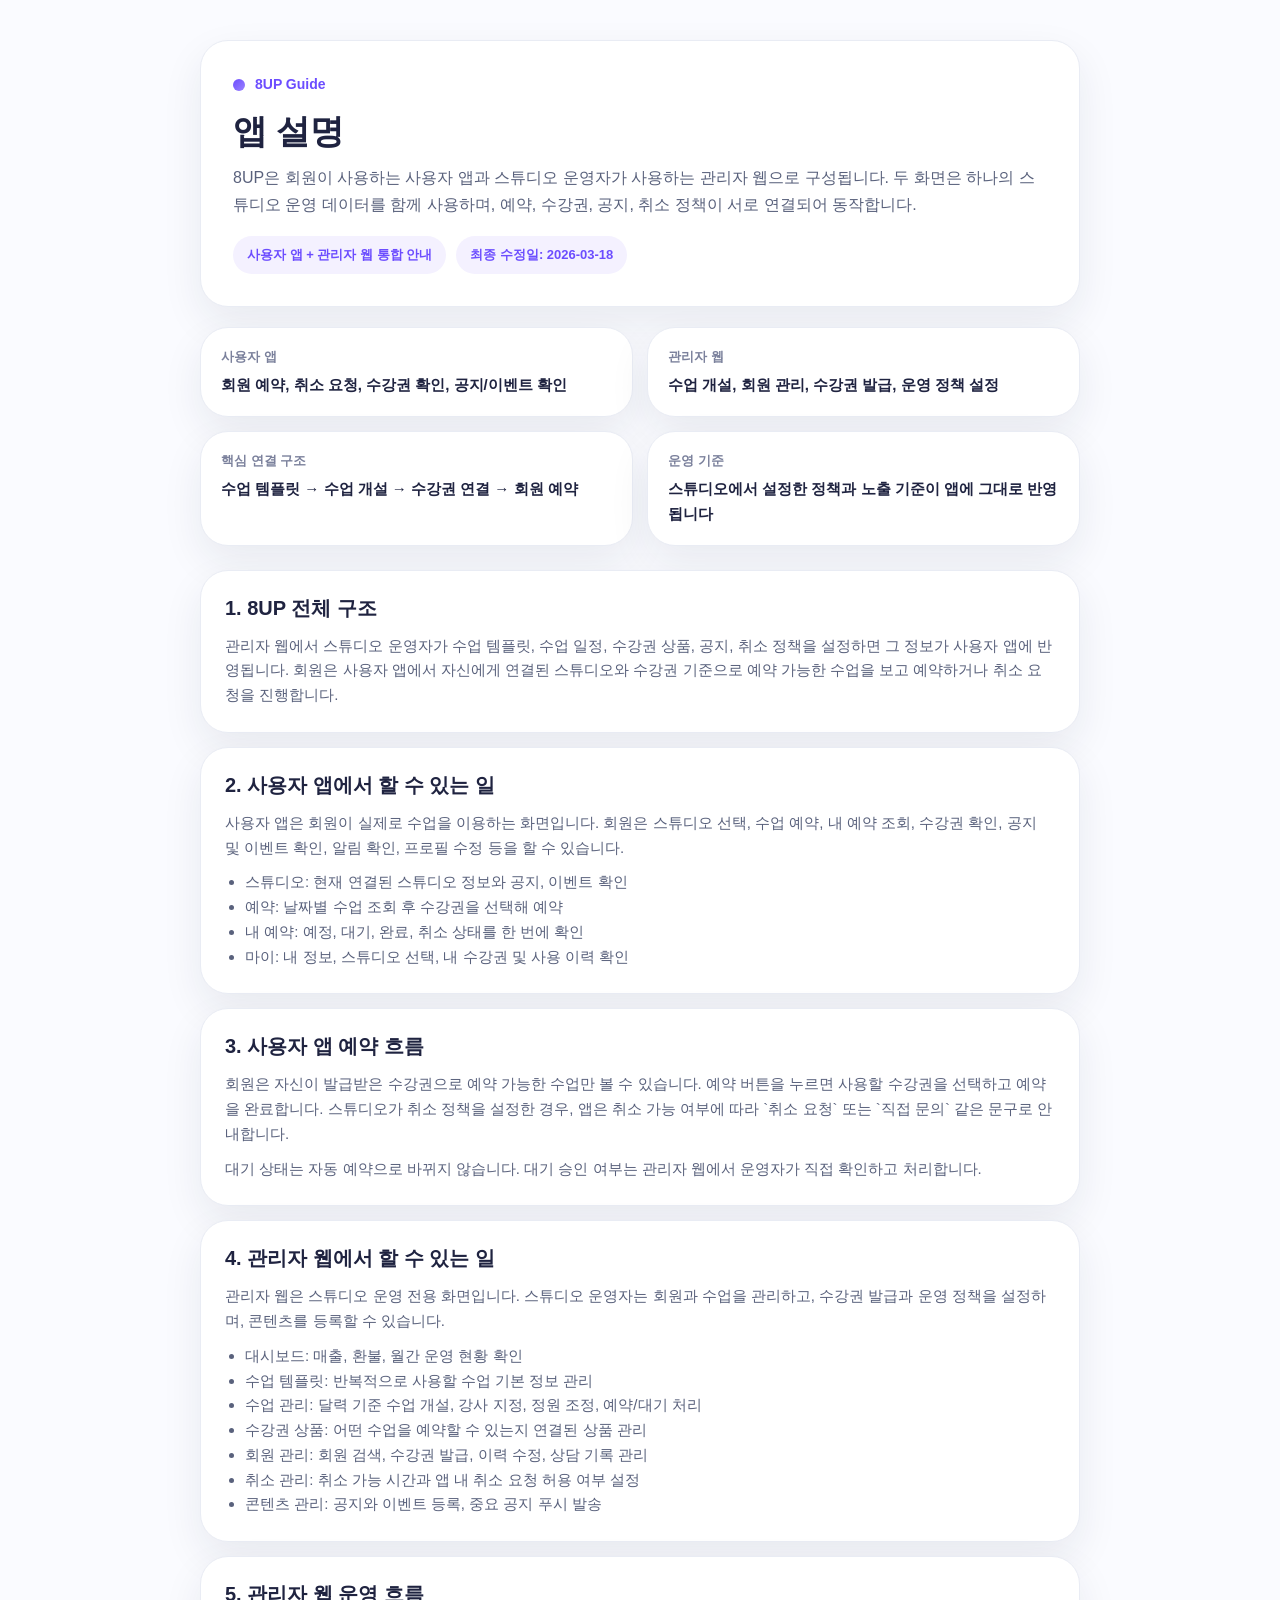
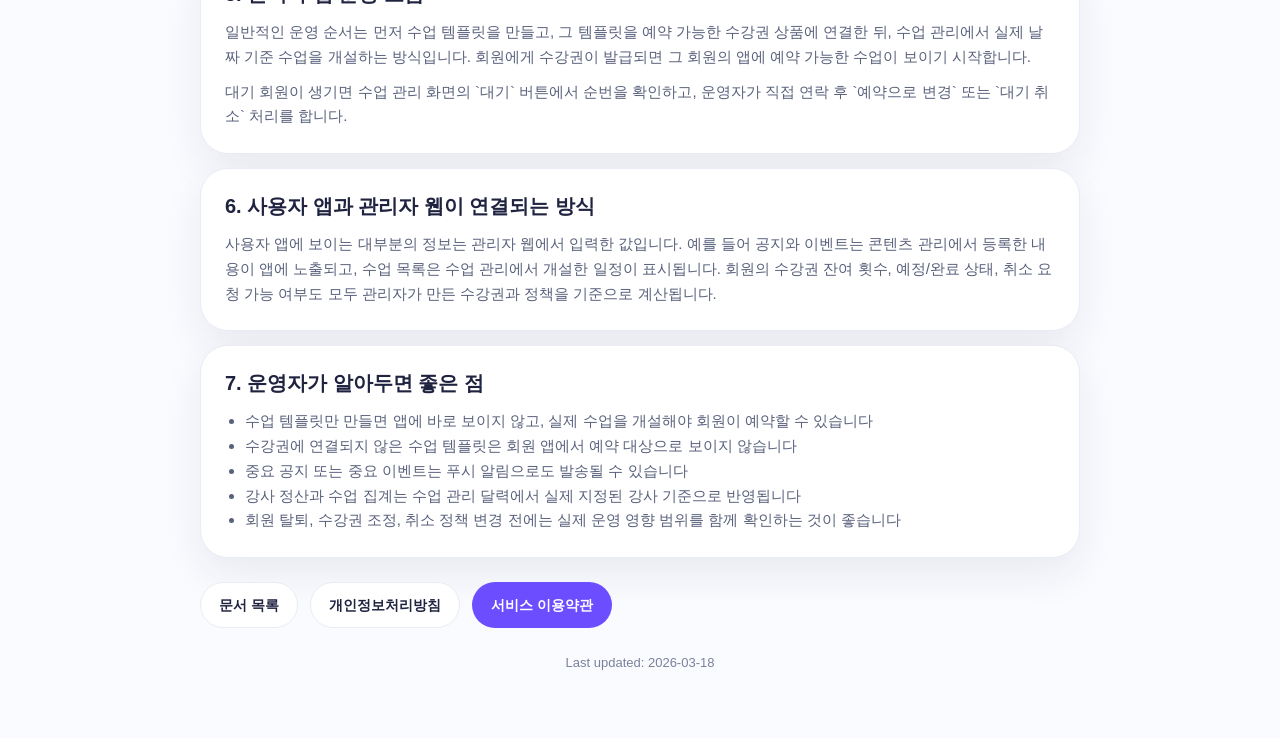
==== app-guide.html @ 67f6c221 "added app-guide" ====
<!doctype html>
<html lang="ko">
  <head>
    <meta charset="utf-8" />
    <meta name="viewport" content="width=device-width, initial-scale=1" />
    <title>8UP 앱 설명</title>
    <link rel="stylesheet" href="./styles.css" />
  </head>
  <body>
    <main class="shell">
      <section class="hero">
        <div class="brand">
          <span class="brand-mark"></span>
          <span>8UP Guide</span>
        </div>
        <h1>앱 설명</h1>
        <p class="summary">
          8UP은 회원이 사용하는 사용자 앱과 스튜디오 운영자가 사용하는 관리자 웹으로
          구성됩니다. 두 화면은 하나의 스튜디오 운영 데이터를 함께 사용하며, 예약,
          수강권, 공지, 취소 정책이 서로 연결되어 동작합니다.
        </p>
        <div class="meta-row">
          <span class="meta-pill">사용자 앱 + 관리자 웹 통합 안내</span>
          <span class="meta-pill">최종 수정일: 2026-03-18</span>
        </div>
      </section>

      <div class="info-grid">
        <article class="card">
          <p class="card-label">사용자 앱</p>
          <p class="card-value">회원 예약, 취소 요청, 수강권 확인, 공지/이벤트 확인</p>
        </article>
        <article class="card">
          <p class="card-label">관리자 웹</p>
          <p class="card-value">수업 개설, 회원 관리, 수강권 발급, 운영 정책 설정</p>
        </article>
        <article class="card">
          <p class="card-label">핵심 연결 구조</p>
          <p class="card-value">수업 템플릿 → 수업 개설 → 수강권 연결 → 회원 예약</p>
        </article>
        <article class="card">
          <p class="card-label">운영 기준</p>
          <p class="card-value">스튜디오에서 설정한 정책과 노출 기준이 앱에 그대로 반영됩니다</p>
        </article>
      </div>

      <section class="section-list">
        <article class="section">
          <h2>1. 8UP 전체 구조</h2>
          <p>
            관리자 웹에서 스튜디오 운영자가 수업 템플릿, 수업 일정, 수강권 상품,
            공지, 취소 정책을 설정하면 그 정보가 사용자 앱에 반영됩니다. 회원은 사용자
            앱에서 자신에게 연결된 스튜디오와 수강권 기준으로 예약 가능한 수업을 보고
            예약하거나 취소 요청을 진행합니다.
          </p>
        </article>

        <article class="section">
          <h2>2. 사용자 앱에서 할 수 있는 일</h2>
          <p>
            사용자 앱은 회원이 실제로 수업을 이용하는 화면입니다. 회원은 스튜디오 선택,
            수업 예약, 내 예약 조회, 수강권 확인, 공지 및 이벤트 확인, 알림 확인,
            프로필 수정 등을 할 수 있습니다.
          </p>
          <ul>
            <li>스튜디오: 현재 연결된 스튜디오 정보와 공지, 이벤트 확인</li>
            <li>예약: 날짜별 수업 조회 후 수강권을 선택해 예약</li>
            <li>내 예약: 예정, 대기, 완료, 취소 상태를 한 번에 확인</li>
            <li>마이: 내 정보, 스튜디오 선택, 내 수강권 및 사용 이력 확인</li>
          </ul>
        </article>

        <article class="section">
          <h2>3. 사용자 앱 예약 흐름</h2>
          <p>
            회원은 자신이 발급받은 수강권으로 예약 가능한 수업만 볼 수 있습니다.
            예약 버튼을 누르면 사용할 수강권을 선택하고 예약을 완료합니다. 스튜디오가
            취소 정책을 설정한 경우, 앱은 취소 가능 여부에 따라 `취소 요청` 또는
            `직접 문의` 같은 문구로 안내합니다.
          </p>
          <p>
            대기 상태는 자동 예약으로 바뀌지 않습니다. 대기 승인 여부는 관리자 웹에서
            운영자가 직접 확인하고 처리합니다.
          </p>
        </article>

        <article class="section">
          <h2>4. 관리자 웹에서 할 수 있는 일</h2>
          <p>
            관리자 웹은 스튜디오 운영 전용 화면입니다. 스튜디오 운영자는 회원과 수업을
            관리하고, 수강권 발급과 운영 정책을 설정하며, 콘텐츠를 등록할 수 있습니다.
          </p>
          <ul>
            <li>대시보드: 매출, 환불, 월간 운영 현황 확인</li>
            <li>수업 템플릿: 반복적으로 사용할 수업 기본 정보 관리</li>
            <li>수업 관리: 달력 기준 수업 개설, 강사 지정, 정원 조정, 예약/대기 처리</li>
            <li>수강권 상품: 어떤 수업을 예약할 수 있는지 연결된 상품 관리</li>
            <li>회원 관리: 회원 검색, 수강권 발급, 이력 수정, 상담 기록 관리</li>
            <li>취소 관리: 취소 가능 시간과 앱 내 취소 요청 허용 여부 설정</li>
            <li>콘텐츠 관리: 공지와 이벤트 등록, 중요 공지 푸시 발송</li>
          </ul>
        </article>

        <article class="section">
          <h2>5. 관리자 웹 운영 흐름</h2>
          <p>
            일반적인 운영 순서는 먼저 수업 템플릿을 만들고, 그 템플릿을 예약 가능한
            수강권 상품에 연결한 뒤, 수업 관리에서 실제 날짜 기준 수업을 개설하는
            방식입니다. 회원에게 수강권이 발급되면 그 회원의 앱에 예약 가능한 수업이
            보이기 시작합니다.
          </p>
          <p>
            대기 회원이 생기면 수업 관리 화면의 `대기` 버튼에서 순번을 확인하고,
            운영자가 직접 연락 후 `예약으로 변경` 또는 `대기 취소` 처리를 합니다.
          </p>
        </article>

        <article class="section">
          <h2>6. 사용자 앱과 관리자 웹이 연결되는 방식</h2>
          <p>
            사용자 앱에 보이는 대부분의 정보는 관리자 웹에서 입력한 값입니다.
            예를 들어 공지와 이벤트는 콘텐츠 관리에서 등록한 내용이 앱에 노출되고,
            수업 목록은 수업 관리에서 개설한 일정이 표시됩니다. 회원의 수강권 잔여 횟수,
            예정/완료 상태, 취소 요청 가능 여부도 모두 관리자가 만든 수강권과 정책을
            기준으로 계산됩니다.
          </p>
        </article>

        <article class="section">
          <h2>7. 운영자가 알아두면 좋은 점</h2>
          <ul>
            <li>수업 템플릿만 만들면 앱에 바로 보이지 않고, 실제 수업을 개설해야 회원이 예약할 수 있습니다</li>
            <li>수강권에 연결되지 않은 수업 템플릿은 회원 앱에서 예약 대상으로 보이지 않습니다</li>
            <li>중요 공지 또는 중요 이벤트는 푸시 알림으로도 발송될 수 있습니다</li>
            <li>강사 정산과 수업 집계는 수업 관리 달력에서 실제 지정된 강사 기준으로 반영됩니다</li>
            <li>회원 탈퇴, 수강권 조정, 취소 정책 변경 전에는 실제 운영 영향 범위를 함께 확인하는 것이 좋습니다</li>
          </ul>
        </article>
      </section>

      <div class="link-row">
        <a class="button-link" href="./index.html">문서 목록</a>
        <a class="button-link" href="./privacy-policy.html">개인정보처리방침</a>
        <a class="button-link primary" href="./terms-of-service.html">서비스 이용약관</a>
      </div>

      <p class="footer">Last updated: 2026-03-18</p>
    </main>
  </body>
</html>
---- styles.css ----
:root {
  --primary: #6c4dff;
  --primary-soft: #f4f1ff;
  --title: #1f2340;
  --body: #59617c;
  --subtle: #7b819c;
  --surface: #ffffff;
  --background: #fafbff;
  --border: #e9ecf4;
  --warning-bg: #fff4e8;
  --warning-fg: #f4a340;
  --shadow: 0 16px 40px rgba(31, 35, 64, 0.08);
}

* {
  box-sizing: border-box;
}

html,
body {
  margin: 0;
  padding: 0;
  background: var(--background);
  color: var(--body);
  font-family:
    -apple-system, BlinkMacSystemFont, "Apple SD Gothic Neo", "Noto Sans KR",
    "Segoe UI", sans-serif;
  line-height: 1.65;
}

body {
  padding: 40px 20px 64px;
}

.shell {
  max-width: 880px;
  margin: 0 auto;
}

.hero,
.card,
.section {
  background: var(--surface);
  border: 1px solid var(--border);
  border-radius: 28px;
  box-shadow: var(--shadow);
}

.hero {
  padding: 32px;
  margin-bottom: 20px;
}

.brand {
  display: inline-flex;
  align-items: center;
  gap: 10px;
  margin-bottom: 14px;
  font-size: 14px;
  font-weight: 700;
  color: var(--primary);
}

.brand-mark {
  width: 12px;
  height: 12px;
  border-radius: 999px;
  background: linear-gradient(135deg, var(--primary), #9b83ff);
}

h1 {
  margin: 0;
  color: var(--title);
  font-size: 34px;
  line-height: 1.2;
  font-weight: 800;
}

.summary {
  margin: 14px 0 0;
  font-size: 16px;
}

.meta-row {
  display: flex;
  flex-wrap: wrap;
  gap: 10px;
  margin-top: 18px;
}

.meta-pill {
  display: inline-flex;
  align-items: center;
  min-height: 36px;
  padding: 8px 14px;
  border-radius: 999px;
  background: var(--primary-soft);
  color: var(--primary);
  font-size: 13px;
  font-weight: 700;
}

.warning {
  margin-top: 18px;
  padding: 14px 16px;
  border-radius: 18px;
  background: var(--warning-bg);
  color: var(--warning-fg);
  font-size: 14px;
  font-weight: 700;
}

.info-grid {
  display: grid;
  grid-template-columns: repeat(2, minmax(0, 1fr));
  gap: 14px;
  margin: 20px 0 24px;
}

.card {
  padding: 18px 20px;
}

.card-label {
  margin: 0 0 6px;
  color: var(--subtle);
  font-size: 13px;
  font-weight: 700;
}

.card-value {
  margin: 0;
  color: var(--title);
  font-size: 15px;
  font-weight: 700;
}

.placeholder {
  color: var(--warning-fg);
  font-weight: 800;
}

.section-list {
  display: grid;
  gap: 14px;
}

.section {
  padding: 24px;
}

h2 {
  margin: 0 0 12px;
  color: var(--title);
  font-size: 20px;
  line-height: 1.35;
  font-weight: 800;
}

p,
li {
  margin: 0;
  font-size: 15px;
}

ul {
  margin: 0;
  padding-left: 20px;
}

ul + p,
p + ul,
p + p {
  margin-top: 10px;
}

.link-row {
  display: flex;
  flex-wrap: wrap;
  gap: 12px;
  margin-top: 24px;
}

.button-link {
  display: inline-flex;
  align-items: center;
  justify-content: center;
  min-height: 46px;
  padding: 0 18px;
  border-radius: 999px;
  border: 1px solid var(--border);
  background: var(--surface);
  color: var(--title);
  font-size: 14px;
  font-weight: 700;
  text-decoration: none;
}

.button-link.primary {
  border-color: transparent;
  background: var(--primary);
  color: #fff;
}

.footer {
  margin-top: 24px;
  color: var(--subtle);
  font-size: 13px;
  text-align: center;
}

@media (max-width: 720px) {
  body {
    padding: 20px 14px 40px;
  }

  .hero,
  .section {
    padding: 22px;
    border-radius: 24px;
  }

  h1 {
    font-size: 28px;
  }

  .info-grid {
    grid-template-columns: 1fr;
  }
}
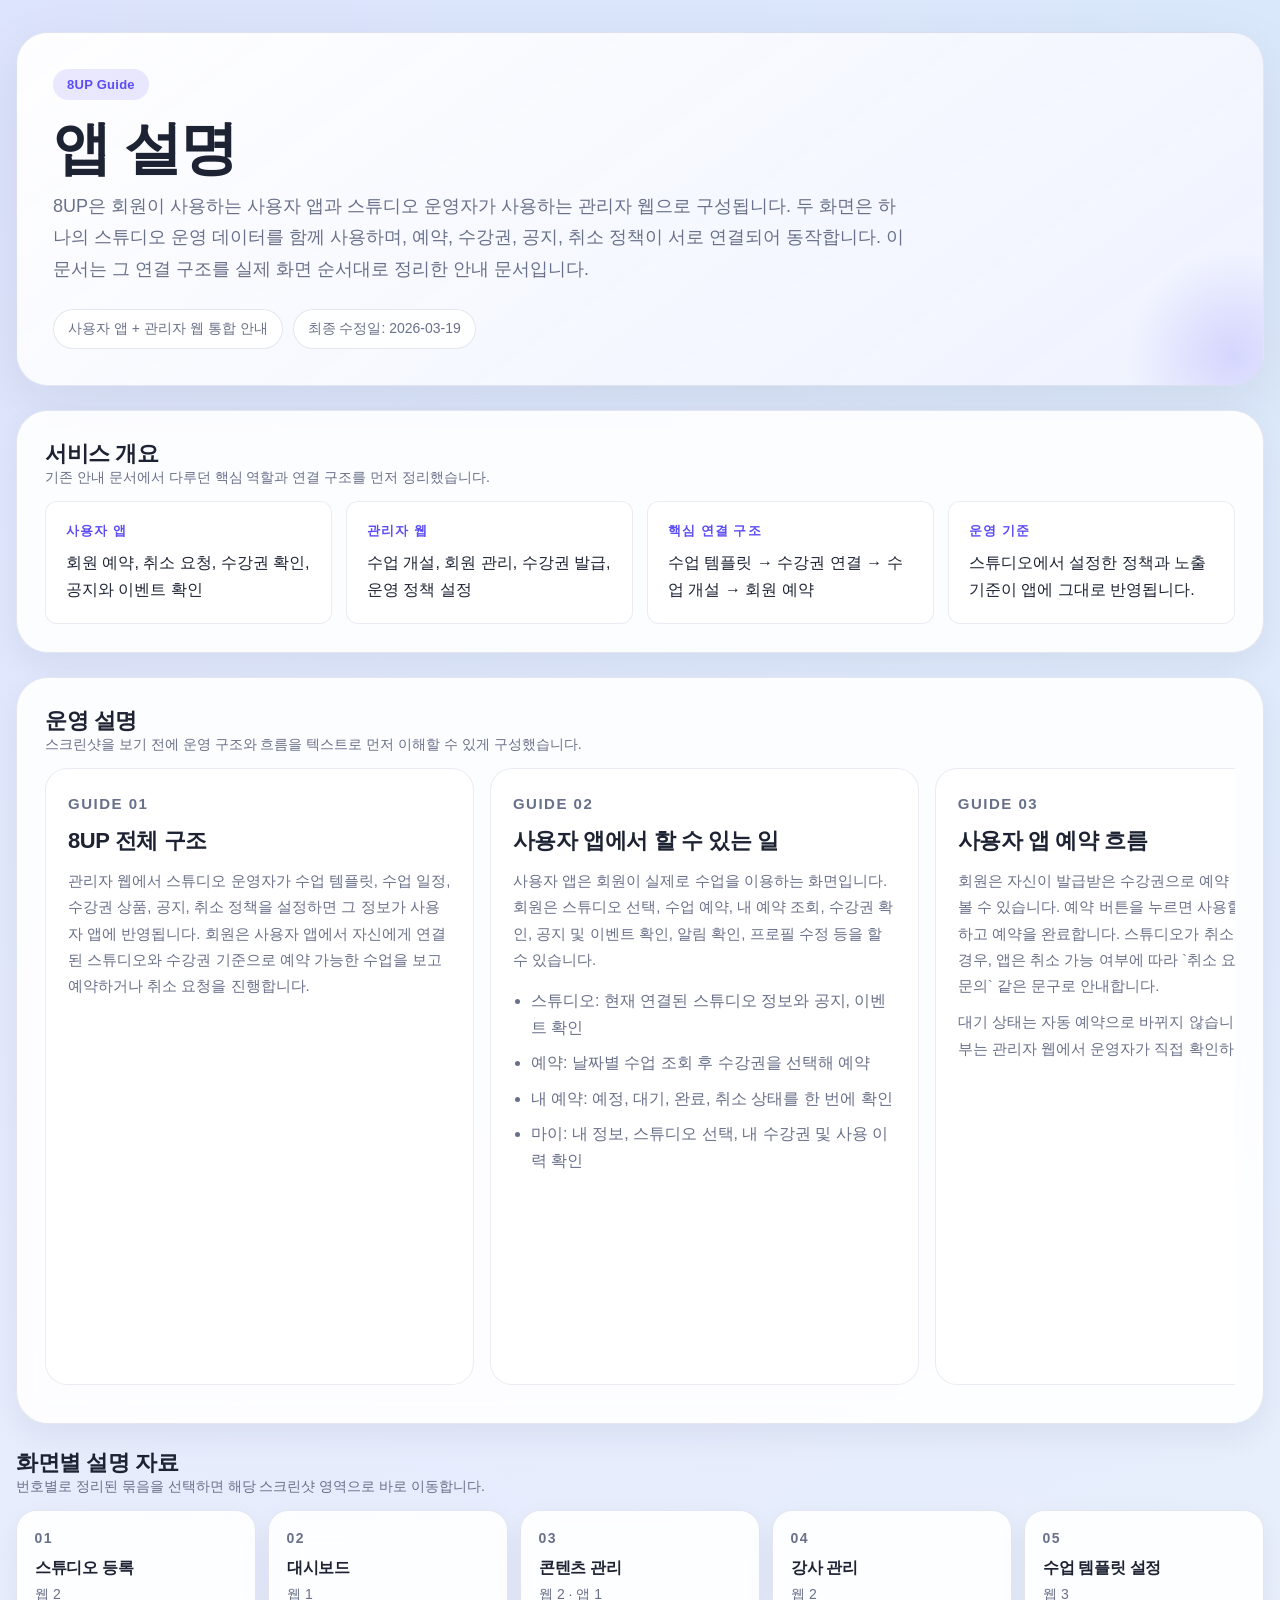
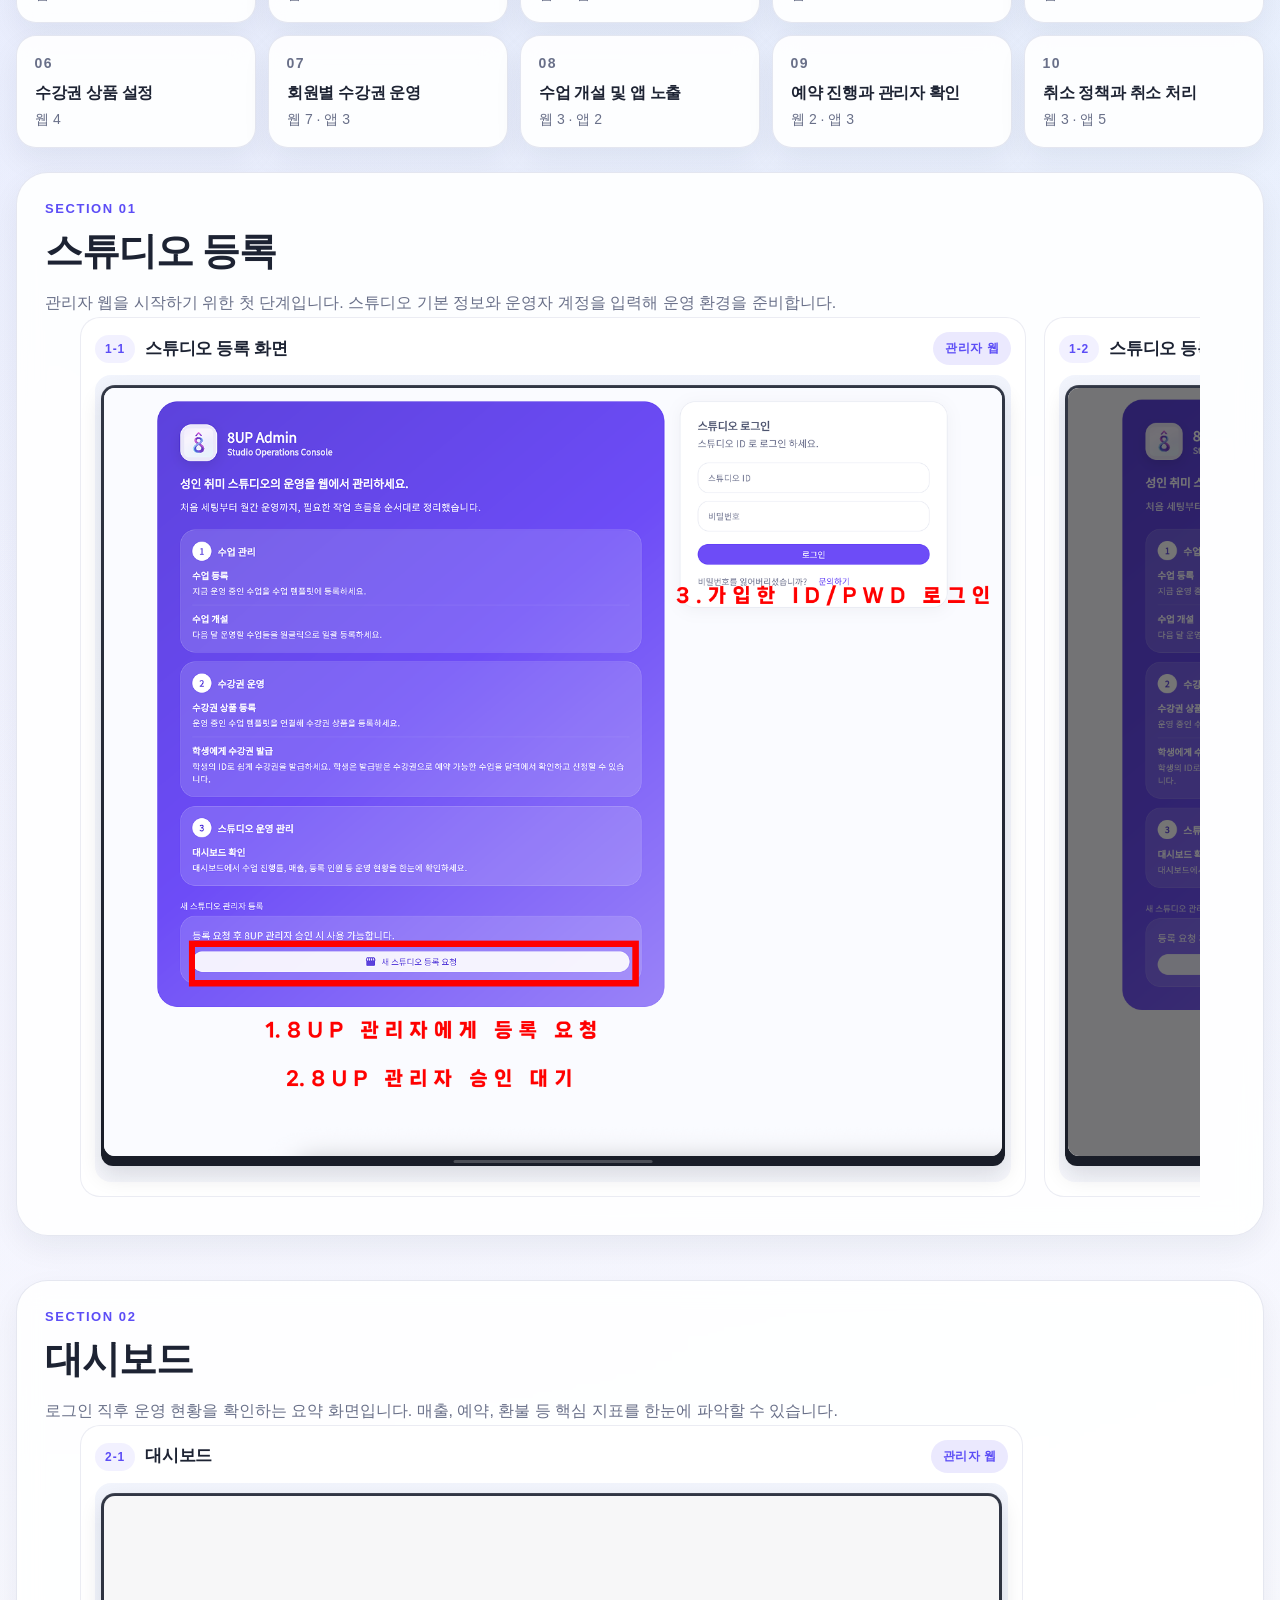
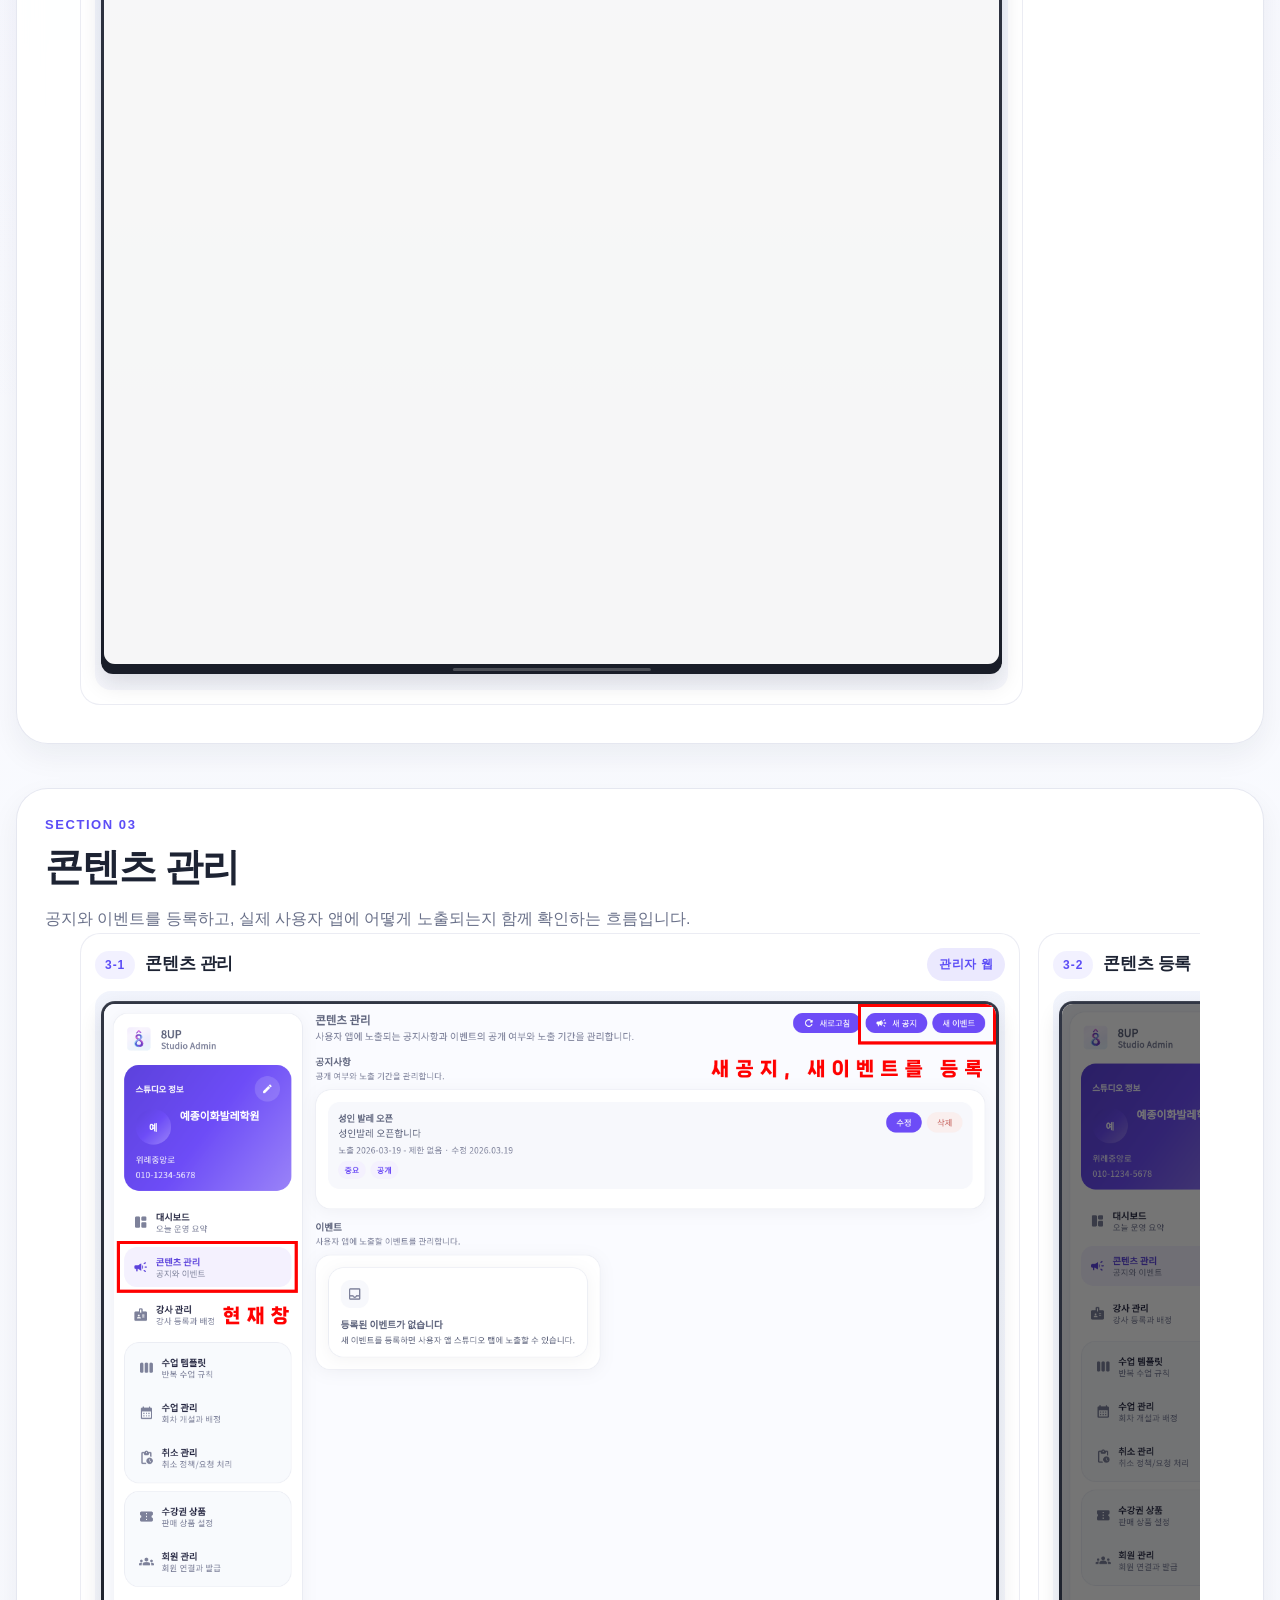
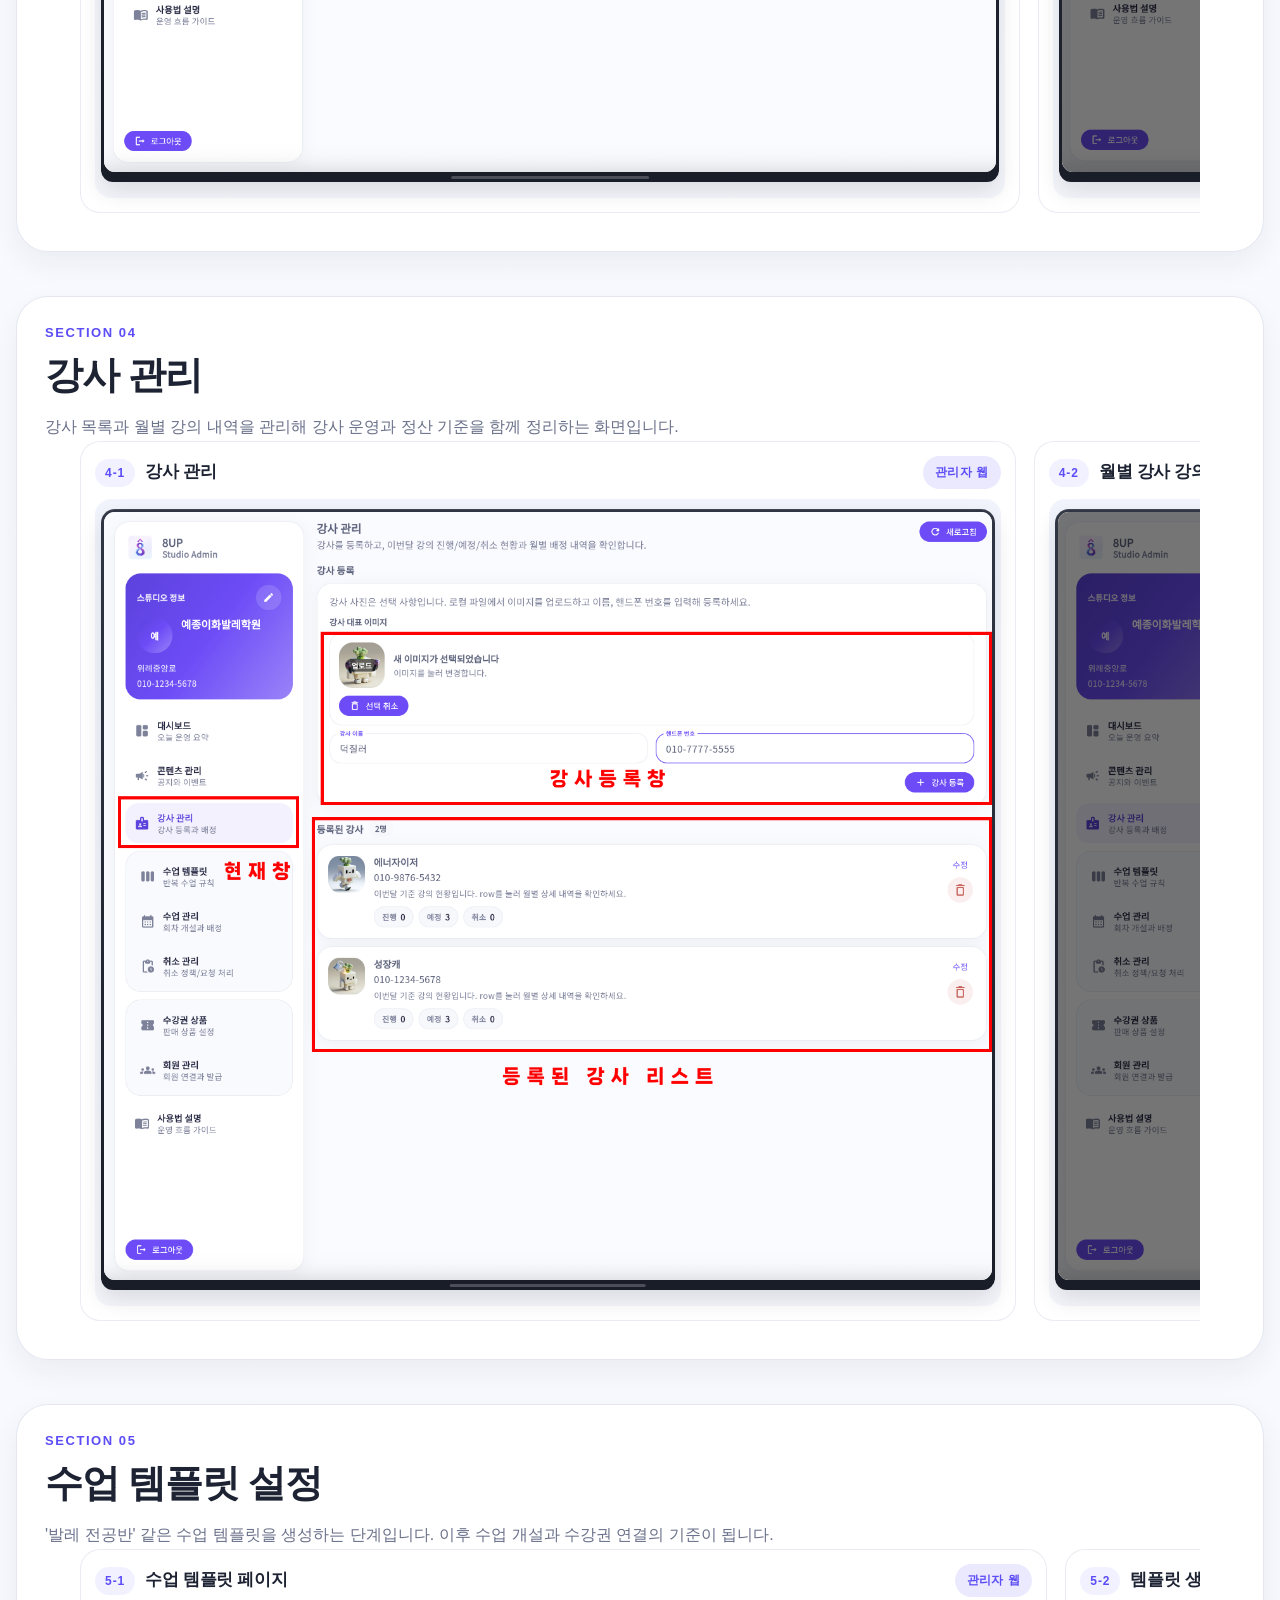
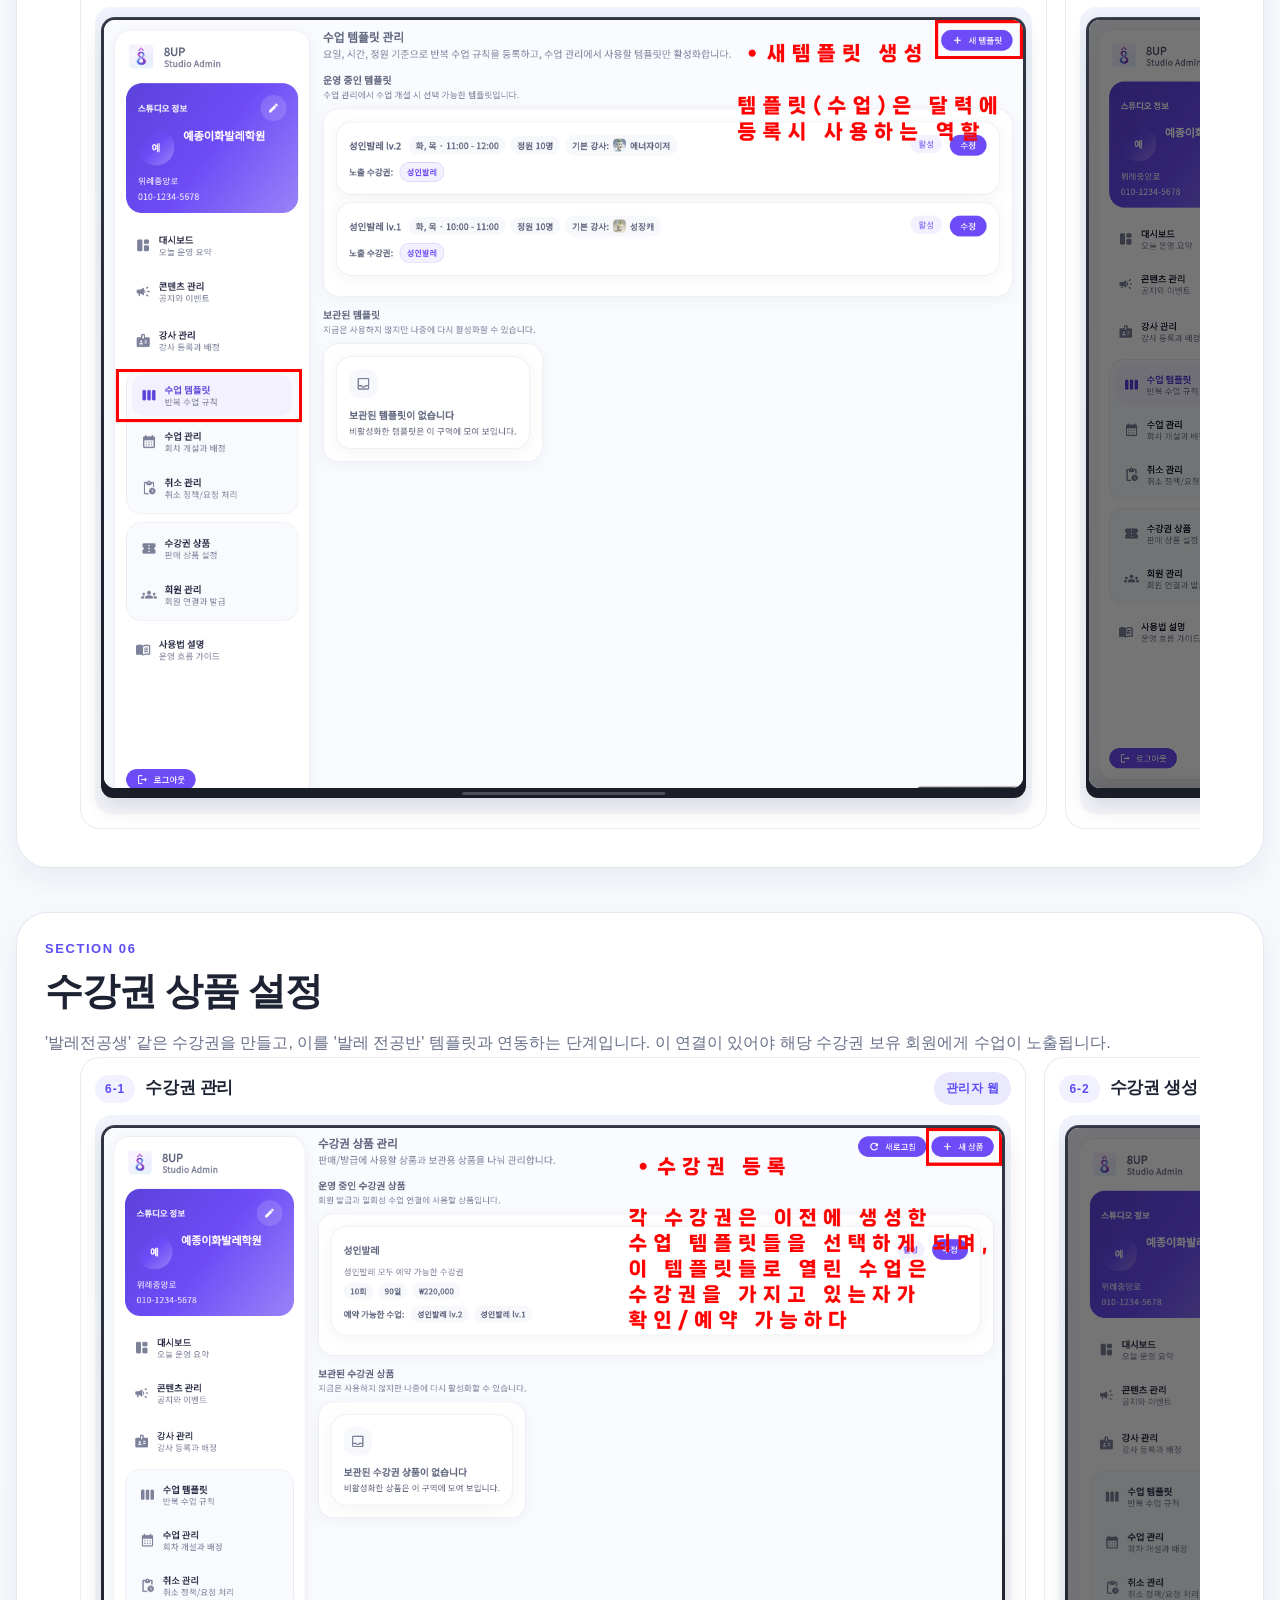
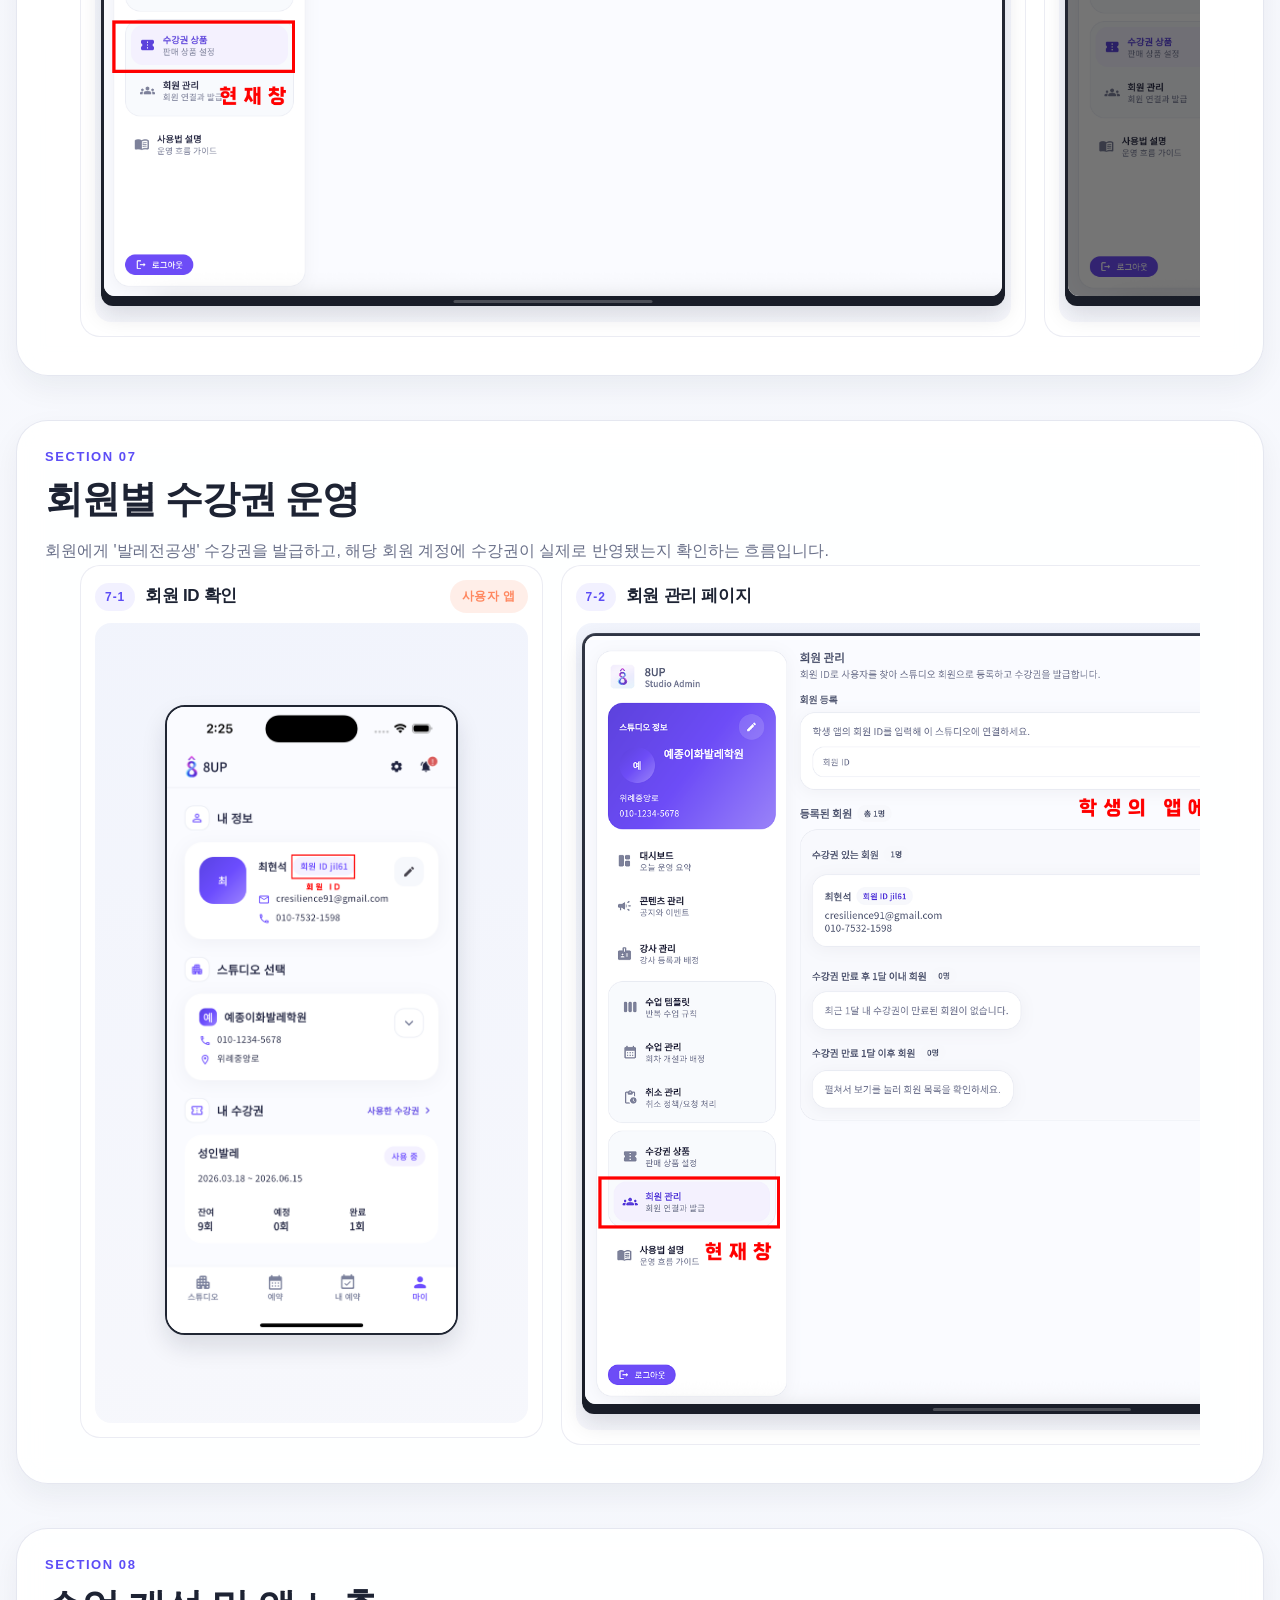
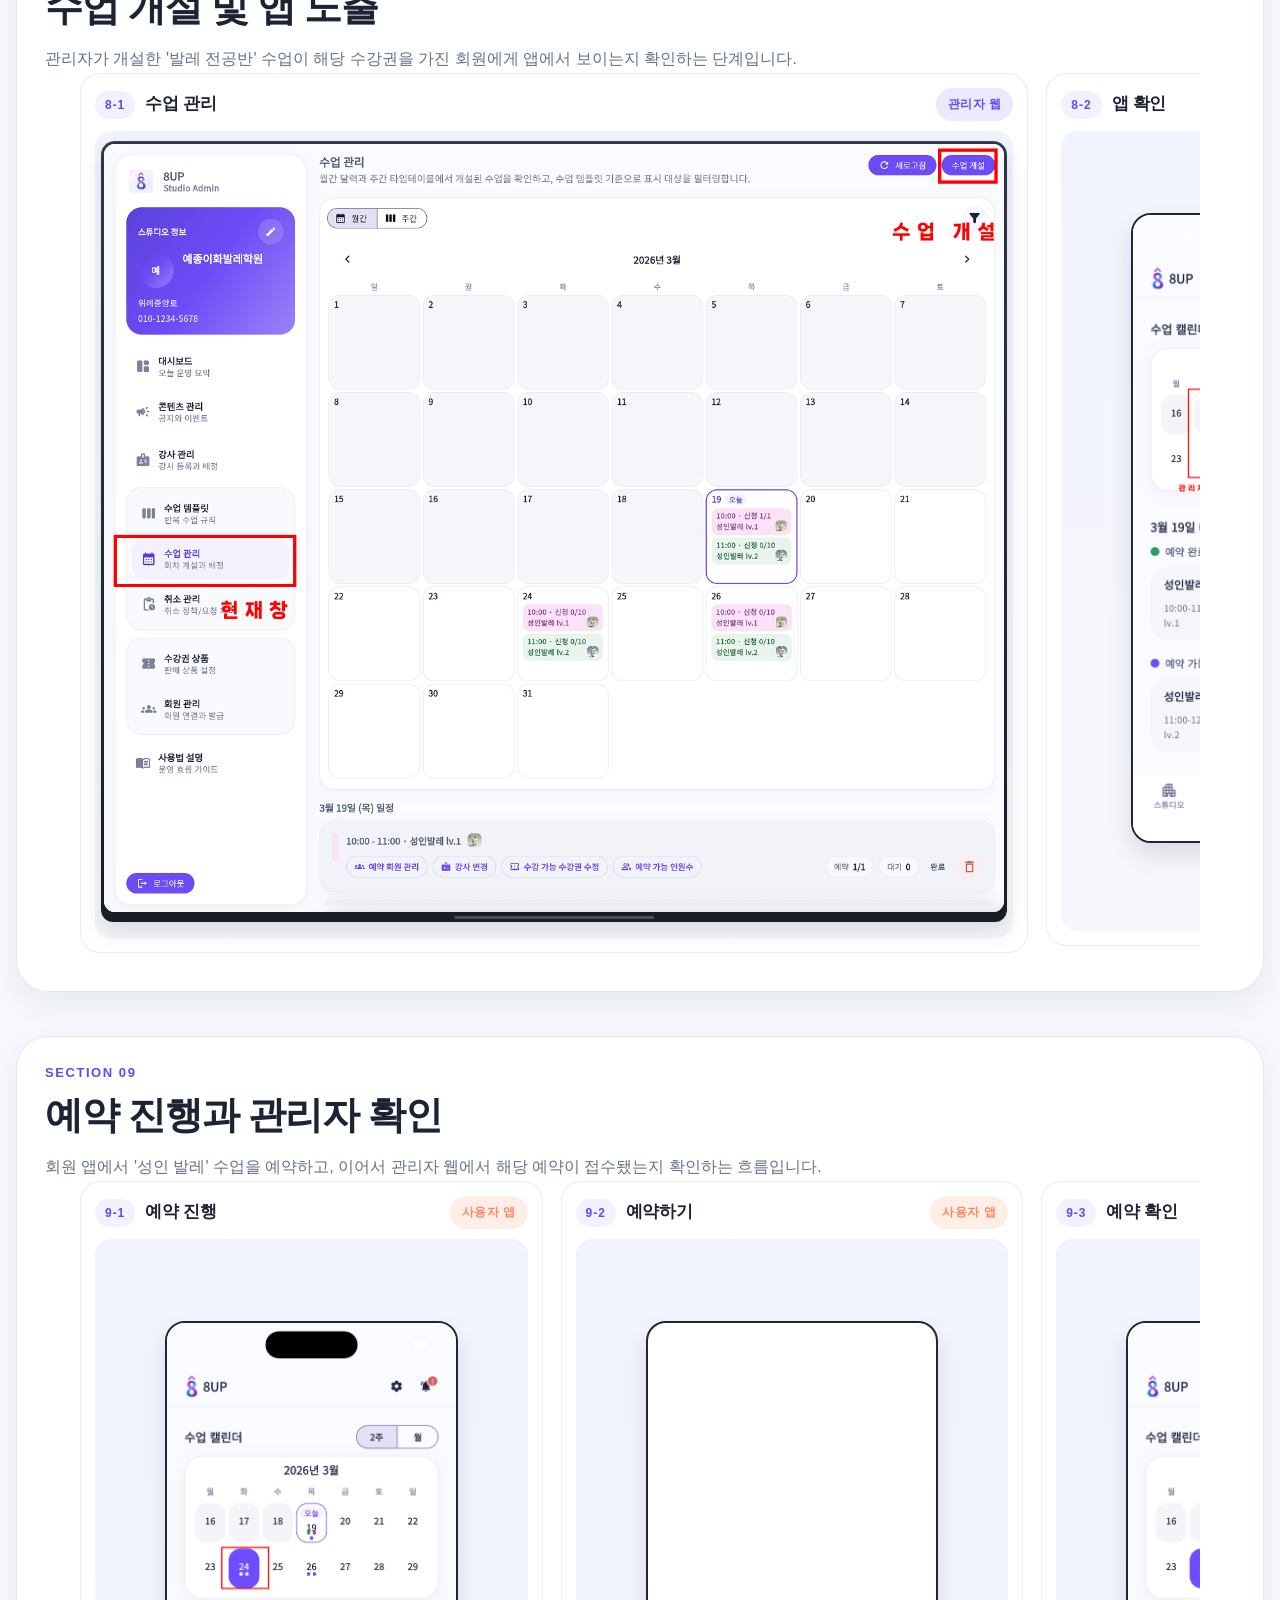
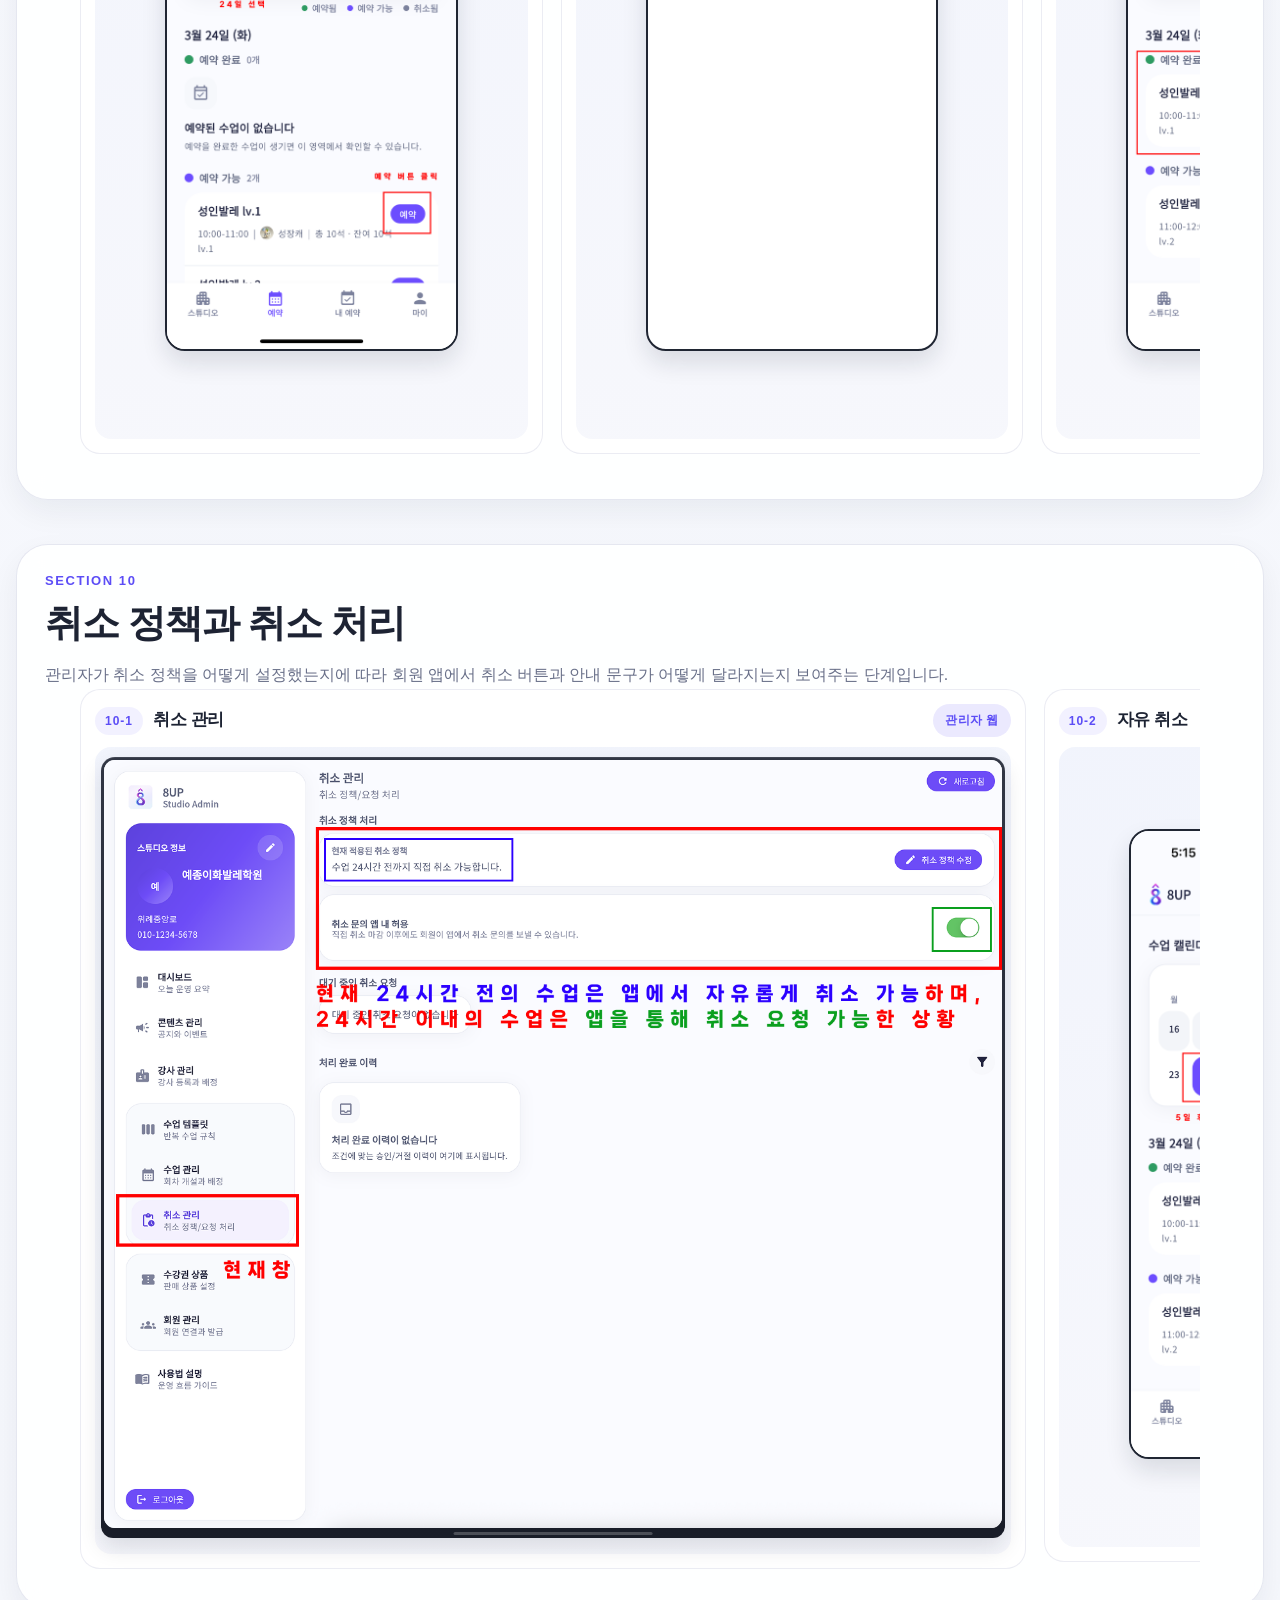
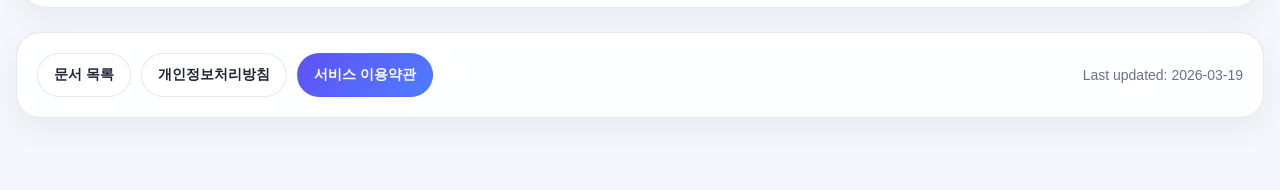
==== commit af1a3763: "Move app guide images into tracked assets" ====
--- a/app-guide.html
+++ b/app-guide.html
@@ -4,147 +4,2129 @@
     <meta charset="utf-8" />
     <meta name="viewport" content="width=device-width, initial-scale=1" />
     <title>8UP 앱 설명</title>
-    <link rel="stylesheet" href="./styles.css" />
+    <style>
+      :root {
+        --bg: #f5f7fc;
+        --panel: rgba(255, 255, 255, 0.9);
+        --text: #1d2333;
+        --muted: #697089;
+        --border: rgba(112, 123, 170, 0.18);
+        --accent: #5c4df6;
+        --accent-soft: rgba(92, 77, 246, 0.12);
+        --app: #ff875f;
+        --app-soft: rgba(255, 135, 95, 0.14);
+        --web: #5c4df6;
+        --web-soft: rgba(92, 77, 246, 0.12);
+        --shadow: 0 20px 60px rgba(24, 29, 55, 0.08);
+        --shadow-soft: 0 12px 30px rgba(24, 29, 55, 0.06);
+        --radius-xl: 32px;
+        --radius-lg: 24px;
+        --radius-md: 18px;
+        --preview-height: 800px;
+      }
+
+      * { box-sizing: border-box; }
+      html { scroll-behavior: smooth; }
+      body {
+        margin: 0;
+        font-family: "Pretendard", "Apple SD Gothic Neo", "Noto Sans KR", sans-serif;
+        color: var(--text);
+        background:
+          radial-gradient(circle at top left, rgba(92, 77, 246, 0.12), transparent 28%),
+          radial-gradient(circle at top right, rgba(38, 198, 218, 0.10), transparent 22%),
+          linear-gradient(180deg, #fafbff 0%, #f5f7fc 100%);
+      }
+
+      a { color: inherit; text-decoration: none; }
+      button { font: inherit; }
+
+      .page {
+        width: min(1320px, calc(100vw - 32px));
+        margin: 0 auto;
+        padding: 32px 0 72px;
+      }
+
+      .hero {
+        position: relative;
+        overflow: hidden;
+        padding: 36px;
+        border: 1px solid var(--border);
+        border-radius: var(--radius-xl);
+        background: linear-gradient(145deg, rgba(255,255,255,0.96), rgba(240,243,255,0.92));
+        box-shadow: var(--shadow);
+      }
+
+      .hero::after {
+        content: "";
+        position: absolute;
+        inset: auto -80px -80px auto;
+        width: 220px;
+        height: 220px;
+        border-radius: 50%;
+        background: radial-gradient(circle, rgba(92, 77, 246, 0.18), transparent 68%);
+        pointer-events: none;
+      }
+
+      .eyebrow {
+        display: inline-flex;
+        align-items: center;
+        padding: 8px 14px;
+        border-radius: 999px;
+        background: var(--accent-soft);
+        color: var(--accent);
+        font-size: 13px;
+        font-weight: 700;
+        letter-spacing: 0.02em;
+      }
+
+      .hero h1 {
+        margin: 18px 0 12px;
+        font-size: clamp(36px, 5vw, 58px);
+        line-height: 1.05;
+        letter-spacing: -0.03em;
+      }
+
+      .hero p {
+        max-width: 860px;
+        margin: 0;
+        font-size: 18px;
+        line-height: 1.75;
+        color: var(--muted);
+      }
+
+      .hero-meta, .overview, .text-guide, .toc, .guide-section, .footer-nav {
+        margin-top: 24px;
+      }
+
+      .hero-meta {
+        display: flex;
+        flex-wrap: wrap;
+        gap: 10px;
+      }
+
+      .pill {
+        display: inline-flex;
+        align-items: center;
+        padding: 10px 14px;
+        border-radius: 999px;
+        background: rgba(255,255,255,0.88);
+        border: 1px solid var(--border);
+        color: var(--muted);
+        font-size: 14px;
+      }
+
+      .overview, .text-guide, .guide-section, .footer-nav {
+        border: 1px solid var(--border);
+        background: var(--panel);
+        backdrop-filter: blur(12px);
+        box-shadow: var(--shadow-soft);
+      }
+
+      .overview, .text-guide, .guide-section {
+        padding: 28px;
+        border-radius: var(--radius-xl);
+      }
+
+      .toc-card {
+        border: 1px solid var(--border);
+        background: var(--panel);
+        backdrop-filter: blur(12px);
+        box-shadow: var(--shadow-soft);
+      }
+
+      .overview-grid {
+        display: grid;
+        grid-template-columns: repeat(4, minmax(0, 1fr));
+        gap: 14px;
+      }
+
+      .overview-card {
+        padding: 20px;
+        border-radius: 12px;
+        background: rgba(255,255,255,0.82);
+        border: 1px solid rgba(112, 123, 170, 0.14);
+      }
+
+      .overview-label {
+        margin: 0 0 10px;
+        color: var(--accent);
+        font-size: 13px;
+        font-weight: 800;
+        letter-spacing: 0.08em;
+      }
+
+      .overview-value {
+        margin: 0;
+        color: var(--text);
+        line-height: 1.65;
+        font-size: 16px;
+      }
+
+      .text-guide-grid {
+        display: flex;
+        flex-wrap: nowrap;
+        gap: 16px;
+        overflow-x: auto;
+        overscroll-behavior-x: contain;
+        scroll-snap-type: x proximity;
+        scroll-padding-left: 0;
+        padding-bottom: 10px;
+        -webkit-overflow-scrolling: touch;
+      }
+
+      .text-guide-grid::-webkit-scrollbar {
+        height: 10px;
+      }
+
+      .text-guide-grid::-webkit-scrollbar-track {
+        background: rgba(92, 77, 246, 0.06);
+        border-radius: 999px;
+      }
+
+      .text-guide-grid::-webkit-scrollbar-thumb {
+        background: rgba(92, 77, 246, 0.24);
+        border-radius: 999px;
+      }
+
+      .text-guide-card {
+        flex: 0 0 calc((100% - 32px) / 2.7);
+        max-width: calc((100% - 32px) / 2.7);
+        padding: 22px;
+        border-radius: 22px;
+        background: rgba(255,255,255,0.82);
+        border: 1px solid rgba(112, 123, 170, 0.14);
+        scroll-snap-align: start;
+      }
+
+      .text-guide-step {
+        margin: 0 0 10px;
+        color: var(--accent);
+        font-size: 12px;
+        font-weight: 800;
+        letter-spacing: 0.1em;
+        text-transform: uppercase;
+      }
+
+      .text-guide-card h3 {
+        margin: 0 0 12px;
+        font-size: 22px;
+        line-height: 1.3;
+        letter-spacing: -0.02em;
+      }
+
+      .text-guide-card p {
+        margin: 0 0 10px;
+        color: var(--muted);
+        line-height: 1.75;
+        font-size: 15px;
+      }
+
+      .text-guide-card p:last-of-type {
+        margin-bottom: 0;
+      }
+
+      .text-guide-card ul {
+        margin: 14px 0 0;
+        padding-left: 18px;
+        color: var(--muted);
+      }
+
+      .text-guide-card li {
+        line-height: 1.7;
+      }
+
+      .text-guide-card li + li {
+        margin-top: 8px;
+      }
+
+      .toc-title {
+        display: flex;
+        align-items: center;
+        justify-content: space-between;
+        margin-bottom: 14px;
+      }
+
+      .toc-title h2 {
+        margin: 0;
+        font-size: 22px;
+        letter-spacing: -0.02em;
+      }
+
+      .toc-title p {
+        margin: 0;
+        color: var(--muted);
+        font-size: 14px;
+      }
+
+      .toc-grid {
+        display: grid;
+        grid-template-columns: repeat(5, minmax(0, 1fr));
+        gap: 12px;
+      }
+
+      .toc-card {
+        padding: 18px;
+        border-radius: 20px;
+        transition: transform 160ms ease, box-shadow 160ms ease, border-color 160ms ease;
+      }
+
+      .toc-card:hover {
+        transform: translateY(-2px);
+        border-color: rgba(92, 77, 246, 0.3);
+        box-shadow: 0 18px 36px rgba(24, 29, 55, 0.10);
+      }
+
+      .toc-step {
+        display: inline-flex;
+        margin-bottom: 12px;
+        color: var(--accent);
+        font-size: 13px;
+        font-weight: 800;
+        letter-spacing: 0.1em;
+      }
+
+      .toc-card strong {
+        display: block;
+        margin-bottom: 6px;
+        font-size: 16px;
+        letter-spacing: -0.02em;
+      }
+
+      .toc-card span {
+        color: var(--muted);
+        font-size: 14px;
+      }
+
+      .guide-stack {
+        display: flex;
+        flex-direction: column;
+        gap: 20px;
+        min-width: 0;
+      }
+
+      .guide-section {
+        min-width: 0;
+        overflow: hidden;
+      }
+
+      .section-top {
+        display: flex;
+        align-items: flex-end;
+        justify-content: space-between;
+        gap: 20px;
+      }
+
+      .section-eyebrow {
+        margin: 0 0 10px;
+        color: var(--accent);
+        font-size: 13px;
+        font-weight: 800;
+        letter-spacing: 0.12em;
+        text-transform: uppercase;
+      }
+
+      .guide-section h2 {
+        margin: 0;
+        font-size: clamp(26px, 3.2vw, 38px);
+        letter-spacing: -0.03em;
+      }
+
+      .section-description {
+        margin: 12px 0 0;
+        max-width: none;
+        color: var(--muted);
+        line-height: 1.75;
+        font-size: 16px;
+      }
+
+      .device-badge {
+        display: inline-flex;
+        align-items: center;
+        justify-content: center;
+        padding: 8px 12px;
+        border-radius: 999px;
+        font-size: 12px;
+        font-weight: 800;
+        letter-spacing: 0.04em;
+      }
+
+      .is-web {
+        background: var(--web-soft);
+        color: var(--web);
+      }
+
+      .is-app {
+        background: var(--app-soft);
+        color: var(--app);
+      }
+
+      .shot-rail {
+        width: min(1120px, 100%);
+        max-width: 100%;
+        margin: 0 auto;
+        overflow: hidden;
+      }
+
+      .shot-grid {
+        display: flex;
+        flex-wrap: nowrap;
+        width: 100%;
+        max-width: 100%;
+        gap: 18px;
+        align-items: flex-start;
+        justify-content: flex-start;
+        overflow-x: auto;
+        overscroll-behavior-x: contain;
+        scroll-snap-type: x proximity;
+        scroll-padding-left: 0;
+        padding-bottom: 10px;
+        -webkit-overflow-scrolling: touch;
+      }
+
+      .shot-grid::-webkit-scrollbar {
+        height: 10px;
+      }
+
+      .shot-grid::-webkit-scrollbar-track {
+        background: rgba(92, 77, 246, 0.06);
+        border-radius: 999px;
+      }
+
+      .shot-grid::-webkit-scrollbar-thumb {
+        background: rgba(92, 77, 246, 0.24);
+        border-radius: 999px;
+      }
+
+      .shot-card {
+        display: flex;
+        flex-direction: column;
+        gap: 10px;
+        flex: 0 0 auto;
+        width: fit-content;
+        min-width: 320px;
+        max-width: min(82vw, 1240px);
+        padding: 14px;
+        border-radius: 20px;
+        background: rgba(255,255,255,0.96);
+        border: 1px solid rgba(112, 123, 170, 0.14);
+        scroll-snap-align: start;
+      }
+
+      .shot-meta {
+        display: flex;
+        align-items: center;
+        justify-content: flex-start;
+        gap: 10px;
+        min-width: 0;
+      }
+
+      .shot-step {
+        display: inline-flex;
+        align-items: center;
+        padding: 7px 10px;
+        border-radius: 999px;
+        background: rgba(92, 77, 246, 0.08);
+        color: var(--accent);
+        font-size: 12px;
+        font-weight: 800;
+        letter-spacing: 0.08em;
+        flex-shrink: 0;
+      }
+
+      .shot-card h3 {
+        margin: 0;
+        flex: 1 1 auto;
+        min-width: 0;
+        font-size: 17px;
+        line-height: 1.2;
+        letter-spacing: -0.02em;
+        white-space: nowrap;
+        overflow: hidden;
+        text-overflow: ellipsis;
+      }
+
+      .device-badge {
+        flex-shrink: 0;
+      }
+
+      .shot-button {
+        display: block;
+        border: 0;
+        padding: 0;
+        width: fit-content;
+        max-width: 100%;
+        border-radius: 22px;
+        background: transparent;
+        cursor: zoom-in;
+      }
+
+      .shot-viewport {
+        min-height: var(--preview-height);
+        width: fit-content;
+        max-width: 100%;
+        display: flex;
+        align-items: center;
+        justify-content: center;
+        padding: 10px 6px 16px;
+        border-radius: 16px;
+        background:
+          linear-gradient(180deg, rgba(240, 243, 252, 0.9), rgba(246, 247, 252, 0.95));
+      }
+
+      .web-shell {
+        position: relative;
+        width: fit-content;
+        max-width: 100%;
+        height: auto;
+        display: flex;
+        align-items: center;
+        justify-content: center;
+        padding: 3px 3px 10px;
+        border-radius: 14px 14px 12px 12px;
+        background: linear-gradient(180deg, #313644, #191d28);
+        box-shadow:
+          inset 0 1px 0 rgba(255,255,255,0.08),
+          0 10px 22px rgba(17, 22, 38, 0.12);
+      }
+
+      .web-shell::after {
+        content: "";
+        position: absolute;
+        left: 50%;
+        bottom: 3px;
+        width: 22%;
+        height: 3px;
+        transform: translateX(-50%);
+        border-radius: 999px;
+        background: rgba(255,255,255,0.22);
+      }
+
+      .web-screen {
+        width: fit-content;
+        max-width: 100%;
+        height: auto;
+        overflow: hidden;
+        border-radius: 11px;
+        background: rgba(255,255,255,0.96);
+        box-shadow: inset 0 0 0 0.5px rgba(255,255,255,0.28);
+      }
+
+      .web-screen img {
+        width: auto;
+        height: auto;
+        max-width: 100%;
+        max-height: calc(var(--preview-height) - 32px);
+        display: block;
+      }
+
+      .app-shot-shell {
+        width: fit-content;
+        max-width: 100%;
+        display: flex;
+        align-items: center;
+        justify-content: center;
+        padding-inline: clamp(28px, 5vw, 72px);
+      }
+
+      .app-shot {
+        width: fit-content;
+        max-width: 100%;
+        height: auto;
+        max-height: calc((var(--preview-height) - 12px) * 0.8);
+        display: flex;
+        align-items: center;
+        justify-content: center;
+        overflow: hidden;
+        border: 2.5px solid #202633;
+        border-radius: 20px;
+        background: #fff;
+        box-shadow: 0 12px 24px rgba(20, 26, 44, 0.12);
+      }
+
+      .app-shot img {
+        width: auto;
+        height: auto;
+        max-width: 100%;
+        max-height: calc((var(--preview-height) - 18px) * 0.8);
+        display: block;
+        object-fit: contain;
+        object-position: center center;
+      }
+
+      .footer-nav {
+        display: flex;
+        flex-wrap: wrap;
+        gap: 12px;
+        padding: 20px;
+        border-radius: 24px;
+        justify-content: space-between;
+        align-items: center;
+      }
+
+      .footer-links {
+        display: flex;
+        flex-wrap: wrap;
+        gap: 10px;
+      }
+
+      .footer-link {
+        display: inline-flex;
+        align-items: center;
+        justify-content: center;
+        padding: 12px 16px;
+        border-radius: 999px;
+        border: 1px solid var(--border);
+        background: #fff;
+        font-size: 14px;
+        font-weight: 700;
+      }
+
+      .footer-link.primary {
+        background: linear-gradient(135deg, rgba(92, 77, 246, 0.98), rgba(75, 122, 255, 0.98));
+        color: #fff;
+        border-color: transparent;
+      }
+
+      .footer-copy {
+        color: var(--muted);
+        font-size: 14px;
+      }
+
+      .lightbox {
+        position: fixed;
+        inset: 0;
+        display: none;
+        align-items: center;
+        justify-content: center;
+        padding: 28px;
+        background: rgba(12, 16, 30, 0.82);
+        backdrop-filter: blur(10px);
+        z-index: 100;
+      }
+
+      .lightbox.is-open { display: flex; }
+
+      .lightbox-panel {
+        width: min(1200px, calc(100vw - 48px));
+        max-height: calc(100vh - 48px);
+        display: flex;
+        flex-direction: column;
+        gap: 14px;
+      }
+
+      .lightbox-top {
+        display: flex;
+        justify-content: space-between;
+        align-items: center;
+        gap: 16px;
+        color: #fff;
+      }
+
+      .lightbox-title {
+        font-size: 18px;
+        font-weight: 700;
+      }
+
+      .lightbox-close {
+        border: 0;
+        padding: 10px 14px;
+        border-radius: 999px;
+        background: rgba(255,255,255,0.14);
+        color: #fff;
+        cursor: pointer;
+      }
+
+      .lightbox-image-wrap {
+        overflow: auto;
+        border-radius: 24px;
+        background: rgba(255,255,255,0.05);
+      }
+
+      .lightbox-image {
+        display: block;
+        width: 100%;
+        height: auto;
+      }
+
+      @media (max-width: 1100px) {
+        .overview-grid {
+          grid-template-columns: repeat(2, minmax(0, 1fr));
+        }
+        .text-guide-grid {
+          gap: 14px;
+        }
+        .text-guide-card {
+          flex-basis: calc((100% - 14px) / 2);
+          max-width: calc((100% - 14px) / 2);
+        }
+        .toc-grid { grid-template-columns: repeat(3, minmax(0, 1fr)); }
+        .shot-card {
+          min-width: 280px;
+          max-width: min(90vw, 980px);
+        }
+      }
+
+      @media (max-width: 760px) {
+        :root { --preview-height: 620px; }
+        .page {
+          width: min(100vw - 20px, 1320px);
+          padding-top: 20px;
+          padding-bottom: 48px;
+        }
+        .hero, .overview, .text-guide, .guide-section {
+          padding: 22px;
+        }
+        .hero h1 {
+          margin-top: 16px;
+        }
+        .hero p {
+          font-size: 16px;
+        }
+        .toc-grid {
+          grid-template-columns: 1fr;
+        }
+        .overview-grid {
+          grid-template-columns: 1fr;
+        }
+        .text-guide-card {
+          flex-basis: min(88vw, 520px);
+          max-width: min(88vw, 520px);
+        }
+        .section-top, .footer-nav {
+          flex-direction: column;
+          align-items: flex-start;
+        }
+        .shot-card {
+          min-width: 260px;
+          max-width: min(92vw, 680px);
+        }
+        .app-shot-shell {
+          padding-inline: clamp(16px, 4vw, 34px);
+        }
+        .lightbox {
+          padding: 16px;
+        }
+        .lightbox-panel {
+          width: 100%;
+          max-height: calc(100vh - 32px);
+        }
+      }
+    </style>
   </head>
   <body>
-    <main class="shell">
+    <main class="page">
       <section class="hero">
-        <div class="brand">
-          <span class="brand-mark"></span>
-          <span>8UP Guide</span>
-        </div>
+        <span class="eyebrow">8UP Guide</span>
         <h1>앱 설명</h1>
-        <p class="summary">
-          8UP은 회원이 사용하는 사용자 앱과 스튜디오 운영자가 사용하는 관리자 웹으로
-          구성됩니다. 두 화면은 하나의 스튜디오 운영 데이터를 함께 사용하며, 예약,
-          수강권, 공지, 취소 정책이 서로 연결되어 동작합니다.
+        <p>
+          8UP은 회원이 사용하는 사용자 앱과 스튜디오 운영자가 사용하는 관리자 웹으로 구성됩니다.
+          두 화면은 하나의 스튜디오 운영 데이터를 함께 사용하며, 예약, 수강권, 공지, 취소 정책이 서로 연결되어 동작합니다.
+          이 문서는 그 연결 구조를 실제 화면 순서대로 정리한 안내 문서입니다.
         </p>
-        <div class="meta-row">
-          <span class="meta-pill">사용자 앱 + 관리자 웹 통합 안내</span>
-          <span class="meta-pill">최종 수정일: 2026-03-18</span>
+        <div class="hero-meta">
+          <span class="pill">사용자 앱 + 관리자 웹 통합 안내</span>
+          <span class="pill">최종 수정일: 2026-03-19</span>
         </div>
       </section>
 
-      <div class="info-grid">
-        <article class="card">
-          <p class="card-label">사용자 앱</p>
-          <p class="card-value">회원 예약, 취소 요청, 수강권 확인, 공지/이벤트 확인</p>
-        </article>
-        <article class="card">
-          <p class="card-label">관리자 웹</p>
-          <p class="card-value">수업 개설, 회원 관리, 수강권 발급, 운영 정책 설정</p>
-        </article>
-        <article class="card">
-          <p class="card-label">핵심 연결 구조</p>
-          <p class="card-value">수업 템플릿 → 수업 개설 → 수강권 연결 → 회원 예약</p>
-        </article>
-        <article class="card">
-          <p class="card-label">운영 기준</p>
-          <p class="card-value">스튜디오에서 설정한 정책과 노출 기준이 앱에 그대로 반영됩니다</p>
-        </article>
+      <section class="overview" aria-labelledby="overview-title">
+        <div class="toc-title">
+          <div>
+            <h2 id="overview-title">서비스 개요</h2>
+            <p>기존 안내 문서에서 다루던 핵심 역할과 연결 구조를 먼저 정리했습니다.</p>
+          </div>
+        </div>
+        <div class="overview-grid">
+
+          <article class="overview-card">
+            <p class="overview-label">사용자 앱</p>
+            <p class="overview-value">회원 예약, 취소 요청, 수강권 확인, 공지와 이벤트 확인</p>
+          </article>
+
+          <article class="overview-card">
+            <p class="overview-label">관리자 웹</p>
+            <p class="overview-value">수업 개설, 회원 관리, 수강권 발급, 운영 정책 설정</p>
+          </article>
+
+          <article class="overview-card">
+            <p class="overview-label">핵심 연결 구조</p>
+            <p class="overview-value">수업 템플릿 → 수강권 연결 → 수업 개설 → 회원 예약</p>
+          </article>
+
+          <article class="overview-card">
+            <p class="overview-label">운영 기준</p>
+            <p class="overview-value">스튜디오에서 설정한 정책과 노출 기준이 앱에 그대로 반영됩니다.</p>
+          </article>
+        </div>
+      </section>
+
+      <section class="text-guide" aria-labelledby="text-guide-title">
+        <div class="toc-title">
+          <div>
+            <h2 id="text-guide-title">운영 설명</h2>
+            <p>스크린샷을 보기 전에 운영 구조와 흐름을 텍스트로 먼저 이해할 수 있게 구성했습니다.</p>
+          </div>
+        </div>
+        <div class="text-guide-grid">
+
+          <article class="text-guide-card">
+            <p class="text-guide-step">Guide 01</p>
+            <h3>8UP 전체 구조</h3>
+            <p>관리자 웹에서 스튜디오 운영자가 수업 템플릿, 수업 일정, 수강권 상품, 공지, 취소 정책을 설정하면 그 정보가 사용자 앱에 반영됩니다. 회원은 사용자 앱에서 자신에게 연결된 스튜디오와 수강권 기준으로 예약 가능한 수업을 보고 예약하거나 취소 요청을 진행합니다.</p>
+            
+          </article>
+
+          <article class="text-guide-card">
+            <p class="text-guide-step">Guide 02</p>
+            <h3>사용자 앱에서 할 수 있는 일</h3>
+            <p>사용자 앱은 회원이 실제로 수업을 이용하는 화면입니다. 회원은 스튜디오 선택, 수업 예약, 내 예약 조회, 수강권 확인, 공지 및 이벤트 확인, 알림 확인, 프로필 수정 등을 할 수 있습니다.</p>
+            <ul><li>스튜디오: 현재 연결된 스튜디오 정보와 공지, 이벤트 확인</li><li>예약: 날짜별 수업 조회 후 수강권을 선택해 예약</li><li>내 예약: 예정, 대기, 완료, 취소 상태를 한 번에 확인</li><li>마이: 내 정보, 스튜디오 선택, 내 수강권 및 사용 이력 확인</li></ul>
+          </article>
+
+          <article class="text-guide-card">
+            <p class="text-guide-step">Guide 03</p>
+            <h3>사용자 앱 예약 흐름</h3>
+            <p>회원은 자신이 발급받은 수강권으로 예약 가능한 수업만 볼 수 있습니다. 예약 버튼을 누르면 사용할 수강권을 선택하고 예약을 완료합니다. 스튜디오가 취소 정책을 설정한 경우, 앱은 취소 가능 여부에 따라 `취소 요청` 또는 `직접 문의` 같은 문구로 안내합니다.</p><p>대기 상태는 자동 예약으로 바뀌지 않습니다. 대기 승인 여부는 관리자 웹에서 운영자가 직접 확인하고 처리합니다.</p>
+            
+          </article>
+
+          <article class="text-guide-card">
+            <p class="text-guide-step">Guide 04</p>
+            <h3>관리자 웹에서 할 수 있는 일</h3>
+            <p>관리자 웹은 스튜디오 운영 전용 화면입니다. 스튜디오 운영자는 회원과 수업을 관리하고, 수강권 발급과 운영 정책을 설정하며, 콘텐츠를 등록할 수 있습니다.</p>
+            <ul><li>대시보드: 매출, 환불, 월간 운영 현황 확인</li><li>수업 템플릿: 반복적으로 사용할 수업 기본 정보 관리</li><li>수업 관리: 달력 기준 수업 개설, 강사 지정, 정원 조정, 예약/대기 처리</li><li>수강권 상품: 어떤 수업을 예약할 수 있는지 연결된 상품 관리</li><li>회원 관리: 회원 검색, 수강권 발급, 이력 수정, 상담 기록 관리</li><li>취소 관리: 취소 가능 시간과 앱 내 취소 요청 허용 여부 설정</li><li>콘텐츠 관리: 공지와 이벤트 등록, 중요 공지 푸시 발송</li></ul>
+          </article>
+
+          <article class="text-guide-card">
+            <p class="text-guide-step">Guide 05</p>
+            <h3>관리자 웹 운영 흐름</h3>
+            <p>일반적인 운영 순서는 먼저 수업 템플릿을 만들고, 그 템플릿을 예약 가능한 수강권 상품에 연결한 뒤, 수업 관리에서 실제 날짜 기준 수업을 개설하는 방식입니다. 회원에게 수강권이 발급되면 그 회원의 앱에 예약 가능한 수업이 보이기 시작합니다.</p><p>대기 회원이 생기면 수업 관리 화면의 `대기` 버튼에서 순번을 확인하고, 운영자가 직접 연락 후 `예약으로 변경` 또는 `대기 취소` 처리를 합니다.</p>
+            
+          </article>
+
+          <article class="text-guide-card">
+            <p class="text-guide-step">Guide 06</p>
+            <h3>사용자 앱과 관리자 웹이 연결되는 방식</h3>
+            <p>사용자 앱에 보이는 대부분의 정보는 관리자 웹에서 입력한 값입니다. 예를 들어 공지와 이벤트는 콘텐츠 관리에서 등록한 내용이 앱에 노출되고, 수업 목록은 수업 관리에서 개설한 일정이 표시됩니다. 회원의 수강권 잔여 횟수, 예정/완료 상태, 취소 요청 가능 여부도 모두 관리자가 만든 수강권과 정책을 기준으로 계산됩니다.</p>
+            
+          </article>
+
+          <article class="text-guide-card">
+            <p class="text-guide-step">Guide 07</p>
+            <h3>운영자가 알아두면 좋은 점</h3>
+            
+            <ul><li>수업 템플릿만 만들면 앱에 바로 보이지 않고, 실제 수업을 개설해야 회원이 예약할 수 있습니다.</li><li>수강권에 연결되지 않은 수업 템플릿은 회원 앱에서 예약 대상으로 보이지 않습니다.</li><li>중요 공지 또는 중요 이벤트는 푸시 알림으로도 발송될 수 있습니다.</li><li>강사 정산과 수업 집계는 수업 관리 달력에서 실제 지정된 강사 기준으로 반영됩니다.</li><li>회원 탈퇴, 수강권 조정, 취소 정책 변경 전에는 실제 운영 영향 범위를 함께 확인하는 것이 좋습니다.</li></ul>
+          </article>
+        </div>
+      </section>
+
+      <section class="toc" aria-labelledby="toc-title">
+        <div class="toc-title">
+          <div>
+            <h2 id="toc-title">화면별 설명 자료</h2>
+            <p>번호별로 정리된 묶음을 선택하면 해당 스크린샷 영역으로 바로 이동합니다.</p>
+          </div>
+        </div>
+        <div class="toc-grid">
+
+      <a class="toc-card" href="#section-1">
+        <span class="toc-step">01</span>
+        <strong>스튜디오 등록</strong>
+        <span>웹 2</span>
+      </a>
+
+      <a class="toc-card" href="#section-2">
+        <span class="toc-step">02</span>
+        <strong>대시보드</strong>
+        <span>웹 1</span>
+      </a>
+
+      <a class="toc-card" href="#section-3">
+        <span class="toc-step">03</span>
+        <strong>콘텐츠 관리</strong>
+        <span>웹 2 · 앱 1</span>
+      </a>
+
+      <a class="toc-card" href="#section-4">
+        <span class="toc-step">04</span>
+        <strong>강사 관리</strong>
+        <span>웹 2</span>
+      </a>
+
+      <a class="toc-card" href="#section-5">
+        <span class="toc-step">05</span>
+        <strong>수업 템플릿 설정</strong>
+        <span>웹 3</span>
+      </a>
+
+      <a class="toc-card" href="#section-6">
+        <span class="toc-step">06</span>
+        <strong>수강권 상품 설정</strong>
+        <span>웹 4</span>
+      </a>
+
+      <a class="toc-card" href="#section-7">
+        <span class="toc-step">07</span>
+        <strong>회원별 수강권 운영</strong>
+        <span>웹 7 · 앱 3</span>
+      </a>
+
+      <a class="toc-card" href="#section-8">
+        <span class="toc-step">08</span>
+        <strong>수업 개설 및 앱 노출</strong>
+        <span>웹 3 · 앱 2</span>
+      </a>
+
+      <a class="toc-card" href="#section-9">
+        <span class="toc-step">09</span>
+        <strong>예약 진행과 관리자 확인</strong>
+        <span>웹 2 · 앱 3</span>
+      </a>
+
+      <a class="toc-card" href="#section-10">
+        <span class="toc-step">10</span>
+        <strong>취소 정책과 취소 처리</strong>
+        <span>웹 3 · 앱 5</span>
+      </a>
+        </div>
+      </section>
+
+      <div class="guide-stack">
+
+      <section id="section-1" class="guide-section">
+        <div class="section-top">
+          <div>
+            <p class="section-eyebrow">Section 01</p>
+            <h2>스튜디오 등록</h2>
+          </div>
+        </div>
+        <p class="section-description">관리자 웹을 시작하기 위한 첫 단계입니다. 스튜디오 기본 정보와 운영자 계정을 입력해 운영 환경을 준비합니다.</p>
+        <div class="shot-rail">
+          <div class="shot-grid">
+
+            <article class="shot-card">
+              <div class="shot-meta">
+                <span class="shot-step">1-1</span>
+                <h3>스튜디오 등록 화면</h3>
+                <span class="device-badge is-web">관리자 웹</span>
+              </div>
+              <button
+                class="shot-button"
+                type="button"
+                data-lightbox="./assets/app-guide/01-01.png"
+                data-title="관리자 웹 · 1-1 스튜디오 등록 화면"
+                aria-label="스튜디오 등록 화면 크게 보기"
+              >
+
+              <div class="shot-viewport">
+                <div class="web-shell">
+                  <div class="web-screen">
+                    <img src="./assets/app-guide/01-01.png" alt="1-1 스튜디오 등록 화면" loading="lazy" decoding="async" />
+                  </div>
+                </div>
+              </div>
+              </button>
+            </article>
+
+            <article class="shot-card">
+              <div class="shot-meta">
+                <span class="shot-step">1-2</span>
+                <h3>스튜디오 등록 양식</h3>
+                <span class="device-badge is-web">관리자 웹</span>
+              </div>
+              <button
+                class="shot-button"
+                type="button"
+                data-lightbox="./assets/app-guide/01-02.png"
+                data-title="관리자 웹 · 1-2 스튜디오 등록 양식"
+                aria-label="스튜디오 등록 양식 크게 보기"
+              >
+
+              <div class="shot-viewport">
+                <div class="web-shell">
+                  <div class="web-screen">
+                    <img src="./assets/app-guide/01-02.png" alt="1-2 스튜디오 등록 양식" loading="lazy" decoding="async" />
+                  </div>
+                </div>
+              </div>
+              </button>
+            </article>
+          </div>
+        </div>
+      </section>
+
+      <section id="section-2" class="guide-section">
+        <div class="section-top">
+          <div>
+            <p class="section-eyebrow">Section 02</p>
+            <h2>대시보드</h2>
+          </div>
+        </div>
+        <p class="section-description">로그인 직후 운영 현황을 확인하는 요약 화면입니다. 매출, 예약, 환불 등 핵심 지표를 한눈에 파악할 수 있습니다.</p>
+        <div class="shot-rail">
+          <div class="shot-grid">
+
+            <article class="shot-card">
+              <div class="shot-meta">
+                <span class="shot-step">2-1</span>
+                <h3>대시보드</h3>
+                <span class="device-badge is-web">관리자 웹</span>
+              </div>
+              <button
+                class="shot-button"
+                type="button"
+                data-lightbox="./assets/app-guide/02-01.png"
+                data-title="관리자 웹 · 2-1 대시보드"
+                aria-label="대시보드 크게 보기"
+              >
+
+              <div class="shot-viewport">
+                <div class="web-shell">
+                  <div class="web-screen">
+                    <img src="./assets/app-guide/02-01.png" alt="2-1 대시보드" loading="lazy" decoding="async" />
+                  </div>
+                </div>
+              </div>
+              </button>
+            </article>
+          </div>
+        </div>
+      </section>
+
+      <section id="section-3" class="guide-section">
+        <div class="section-top">
+          <div>
+            <p class="section-eyebrow">Section 03</p>
+            <h2>콘텐츠 관리</h2>
+          </div>
+        </div>
+        <p class="section-description">공지와 이벤트를 등록하고, 실제 사용자 앱에 어떻게 노출되는지 함께 확인하는 흐름입니다.</p>
+        <div class="shot-rail">
+          <div class="shot-grid">
+
+            <article class="shot-card">
+              <div class="shot-meta">
+                <span class="shot-step">3-1</span>
+                <h3>콘텐츠 관리</h3>
+                <span class="device-badge is-web">관리자 웹</span>
+              </div>
+              <button
+                class="shot-button"
+                type="button"
+                data-lightbox="./assets/app-guide/03-01.png"
+                data-title="관리자 웹 · 3-1 콘텐츠 관리"
+                aria-label="콘텐츠 관리 크게 보기"
+              >
+
+              <div class="shot-viewport">
+                <div class="web-shell">
+                  <div class="web-screen">
+                    <img src="./assets/app-guide/03-01.png" alt="3-1 콘텐츠 관리" loading="lazy" decoding="async" />
+                  </div>
+                </div>
+              </div>
+              </button>
+            </article>
+
+            <article class="shot-card">
+              <div class="shot-meta">
+                <span class="shot-step">3-2</span>
+                <h3>콘텐츠 등록</h3>
+                <span class="device-badge is-web">관리자 웹</span>
+              </div>
+              <button
+                class="shot-button"
+                type="button"
+                data-lightbox="./assets/app-guide/03-02.png"
+                data-title="관리자 웹 · 3-2 콘텐츠 등록"
+                aria-label="콘텐츠 등록 크게 보기"
+              >
+
+              <div class="shot-viewport">
+                <div class="web-shell">
+                  <div class="web-screen">
+                    <img src="./assets/app-guide/03-02.png" alt="3-2 콘텐츠 등록" loading="lazy" decoding="async" />
+                  </div>
+                </div>
+              </div>
+              </button>
+            </article>
+
+            <article class="shot-card">
+              <div class="shot-meta">
+                <span class="shot-step">3-3</span>
+                <h3>등록된 콘텐츠 앱 표시</h3>
+                <span class="device-badge is-app">사용자 앱</span>
+              </div>
+              <button
+                class="shot-button"
+                type="button"
+                data-lightbox="./assets/app-guide/03-03.png"
+                data-title="사용자 앱 · 3-3 등록된 콘텐츠 앱 표시"
+                aria-label="등록된 콘텐츠 앱 표시 크게 보기"
+              >
+
+              <div class="shot-viewport">
+                <div class="app-shot-shell">
+                  <div class="app-shot">
+                    <img src="./assets/app-guide/03-03.png" alt="3-3 등록된 콘텐츠 앱 표시" loading="lazy" decoding="async" />
+                  </div>
+                </div>
+              </div>
+              </button>
+            </article>
+          </div>
+        </div>
+      </section>
+
+      <section id="section-4" class="guide-section">
+        <div class="section-top">
+          <div>
+            <p class="section-eyebrow">Section 04</p>
+            <h2>강사 관리</h2>
+          </div>
+        </div>
+        <p class="section-description">강사 목록과 월별 강의 내역을 관리해 강사 운영과 정산 기준을 함께 정리하는 화면입니다.</p>
+        <div class="shot-rail">
+          <div class="shot-grid">
+
+            <article class="shot-card">
+              <div class="shot-meta">
+                <span class="shot-step">4-1</span>
+                <h3>강사 관리</h3>
+                <span class="device-badge is-web">관리자 웹</span>
+              </div>
+              <button
+                class="shot-button"
+                type="button"
+                data-lightbox="./assets/app-guide/04-01.png"
+                data-title="관리자 웹 · 4-1 강사 관리"
+                aria-label="강사 관리 크게 보기"
+              >
+
+              <div class="shot-viewport">
+                <div class="web-shell">
+                  <div class="web-screen">
+                    <img src="./assets/app-guide/04-01.png" alt="4-1 강사 관리" loading="lazy" decoding="async" />
+                  </div>
+                </div>
+              </div>
+              </button>
+            </article>
+
+            <article class="shot-card">
+              <div class="shot-meta">
+                <span class="shot-step">4-2</span>
+                <h3>월별 강사 강의 내역</h3>
+                <span class="device-badge is-web">관리자 웹</span>
+              </div>
+              <button
+                class="shot-button"
+                type="button"
+                data-lightbox="./assets/app-guide/04-02.png"
+                data-title="관리자 웹 · 4-2 월별 강사 강의 내역"
+                aria-label="월별 강사 강의 내역 크게 보기"
+              >
+
+              <div class="shot-viewport">
+                <div class="web-shell">
+                  <div class="web-screen">
+                    <img src="./assets/app-guide/04-02.png" alt="4-2 월별 강사 강의 내역" loading="lazy" decoding="async" />
+                  </div>
+                </div>
+              </div>
+              </button>
+            </article>
+          </div>
+        </div>
+      </section>
+
+      <section id="section-5" class="guide-section">
+        <div class="section-top">
+          <div>
+            <p class="section-eyebrow">Section 05</p>
+            <h2>수업 템플릿 설정</h2>
+          </div>
+        </div>
+        <p class="section-description">&#x27;발레 전공반&#x27; 같은 수업 템플릿을 생성하는 단계입니다. 이후 수업 개설과 수강권 연결의 기준이 됩니다.</p>
+        <div class="shot-rail">
+          <div class="shot-grid">
+
+            <article class="shot-card">
+              <div class="shot-meta">
+                <span class="shot-step">5-1</span>
+                <h3>수업 템플릿 페이지</h3>
+                <span class="device-badge is-web">관리자 웹</span>
+              </div>
+              <button
+                class="shot-button"
+                type="button"
+                data-lightbox="./assets/app-guide/05-01.png"
+                data-title="관리자 웹 · 5-1 수업 템플릿 페이지"
+                aria-label="수업 템플릿 페이지 크게 보기"
+              >
+
+              <div class="shot-viewport">
+                <div class="web-shell">
+                  <div class="web-screen">
+                    <img src="./assets/app-guide/05-01.png" alt="5-1 수업 템플릿 페이지" loading="lazy" decoding="async" />
+                  </div>
+                </div>
+              </div>
+              </button>
+            </article>
+
+            <article class="shot-card">
+              <div class="shot-meta">
+                <span class="shot-step">5-2</span>
+                <h3>템플릿 생성</h3>
+                <span class="device-badge is-web">관리자 웹</span>
+              </div>
+              <button
+                class="shot-button"
+                type="button"
+                data-lightbox="./assets/app-guide/05-02.png"
+                data-title="관리자 웹 · 5-2 템플릿 생성"
+                aria-label="템플릿 생성 크게 보기"
+              >
+
+              <div class="shot-viewport">
+                <div class="web-shell">
+                  <div class="web-screen">
+                    <img src="./assets/app-guide/05-02.png" alt="5-2 템플릿 생성" loading="lazy" decoding="async" />
+                  </div>
+                </div>
+              </div>
+              </button>
+            </article>
+
+            <article class="shot-card">
+              <div class="shot-meta">
+                <span class="shot-step">5-3</span>
+                <h3>템플릿 생성 완료</h3>
+                <span class="device-badge is-web">관리자 웹</span>
+              </div>
+              <button
+                class="shot-button"
+                type="button"
+                data-lightbox="./assets/app-guide/05-03.png"
+                data-title="관리자 웹 · 5-3 템플릿 생성 완료"
+                aria-label="템플릿 생성 완료 크게 보기"
+              >
+
+              <div class="shot-viewport">
+                <div class="web-shell">
+                  <div class="web-screen">
+                    <img src="./assets/app-guide/05-03.png" alt="5-3 템플릿 생성 완료" loading="lazy" decoding="async" />
+                  </div>
+                </div>
+              </div>
+              </button>
+            </article>
+          </div>
+        </div>
+      </section>
+
+      <section id="section-6" class="guide-section">
+        <div class="section-top">
+          <div>
+            <p class="section-eyebrow">Section 06</p>
+            <h2>수강권 상품 설정</h2>
+          </div>
+        </div>
+        <p class="section-description">&#x27;발레전공생&#x27; 같은 수강권을 만들고, 이를 &#x27;발레 전공반&#x27; 템플릿과 연동하는 단계입니다. 이 연결이 있어야 해당 수강권 보유 회원에게 수업이 노출됩니다.</p>
+        <div class="shot-rail">
+          <div class="shot-grid">
+
+            <article class="shot-card">
+              <div class="shot-meta">
+                <span class="shot-step">6-1</span>
+                <h3>수강권 관리</h3>
+                <span class="device-badge is-web">관리자 웹</span>
+              </div>
+              <button
+                class="shot-button"
+                type="button"
+                data-lightbox="./assets/app-guide/06-01.png"
+                data-title="관리자 웹 · 6-1 수강권 관리"
+                aria-label="수강권 관리 크게 보기"
+              >
+
+              <div class="shot-viewport">
+                <div class="web-shell">
+                  <div class="web-screen">
+                    <img src="./assets/app-guide/06-01.png" alt="6-1 수강권 관리" loading="lazy" decoding="async" />
+                  </div>
+                </div>
+              </div>
+              </button>
+            </article>
+
+            <article class="shot-card">
+              <div class="shot-meta">
+                <span class="shot-step">6-2</span>
+                <h3>수강권 생성</h3>
+                <span class="device-badge is-web">관리자 웹</span>
+              </div>
+              <button
+                class="shot-button"
+                type="button"
+                data-lightbox="./assets/app-guide/06-02.png"
+                data-title="관리자 웹 · 6-2 수강권 생성"
+                aria-label="수강권 생성 크게 보기"
+              >
+
+              <div class="shot-viewport">
+                <div class="web-shell">
+                  <div class="web-screen">
+                    <img src="./assets/app-guide/06-02.png" alt="6-2 수강권 생성" loading="lazy" decoding="async" />
+                  </div>
+                </div>
+              </div>
+              </button>
+            </article>
+
+            <article class="shot-card">
+              <div class="shot-meta">
+                <span class="shot-step">6-3</span>
+                <h3>생성된 수강권</h3>
+                <span class="device-badge is-web">관리자 웹</span>
+              </div>
+              <button
+                class="shot-button"
+                type="button"
+                data-lightbox="./assets/app-guide/06-03.png"
+                data-title="관리자 웹 · 6-3 생성된 수강권"
+                aria-label="생성된 수강권 크게 보기"
+              >
+
+              <div class="shot-viewport">
+                <div class="web-shell">
+                  <div class="web-screen">
+                    <img src="./assets/app-guide/06-03.png" alt="6-3 생성된 수강권" loading="lazy" decoding="async" />
+                  </div>
+                </div>
+              </div>
+              </button>
+            </article>
+
+            <article class="shot-card">
+              <div class="shot-meta">
+                <span class="shot-step">6-4</span>
+                <h3>템플릿과 수강권 연동</h3>
+                <span class="device-badge is-web">관리자 웹</span>
+              </div>
+              <button
+                class="shot-button"
+                type="button"
+                data-lightbox="./assets/app-guide/06-04.png"
+                data-title="관리자 웹 · 6-4 템플릿과 수강권 연동"
+                aria-label="템플릿과 수강권 연동 크게 보기"
+              >
+
+              <div class="shot-viewport">
+                <div class="web-shell">
+                  <div class="web-screen">
+                    <img src="./assets/app-guide/06-04.png" alt="6-4 템플릿과 수강권 연동" loading="lazy" decoding="async" />
+                  </div>
+                </div>
+              </div>
+              </button>
+            </article>
+          </div>
+        </div>
+      </section>
+
+      <section id="section-7" class="guide-section">
+        <div class="section-top">
+          <div>
+            <p class="section-eyebrow">Section 07</p>
+            <h2>회원별 수강권 운영</h2>
+          </div>
+        </div>
+        <p class="section-description">회원에게 &#x27;발레전공생&#x27; 수강권을 발급하고, 해당 회원 계정에 수강권이 실제로 반영됐는지 확인하는 흐름입니다.</p>
+        <div class="shot-rail">
+          <div class="shot-grid">
+
+            <article class="shot-card">
+              <div class="shot-meta">
+                <span class="shot-step">7-1</span>
+                <h3>회원 ID 확인</h3>
+                <span class="device-badge is-app">사용자 앱</span>
+              </div>
+              <button
+                class="shot-button"
+                type="button"
+                data-lightbox="./assets/app-guide/07-01.png"
+                data-title="사용자 앱 · 7-1 회원 ID 확인"
+                aria-label="회원 ID 확인 크게 보기"
+              >
+
+              <div class="shot-viewport">
+                <div class="app-shot-shell">
+                  <div class="app-shot">
+                    <img src="./assets/app-guide/07-01.png" alt="7-1 회원 ID 확인" loading="lazy" decoding="async" />
+                  </div>
+                </div>
+              </div>
+              </button>
+            </article>
+
+            <article class="shot-card">
+              <div class="shot-meta">
+                <span class="shot-step">7-2</span>
+                <h3>회원 관리 페이지</h3>
+                <span class="device-badge is-web">관리자 웹</span>
+              </div>
+              <button
+                class="shot-button"
+                type="button"
+                data-lightbox="./assets/app-guide/07-02.png"
+                data-title="관리자 웹 · 7-2 회원 관리 페이지"
+                aria-label="회원 관리 페이지 크게 보기"
+              >
+
+              <div class="shot-viewport">
+                <div class="web-shell">
+                  <div class="web-screen">
+                    <img src="./assets/app-guide/07-02.png" alt="7-2 회원 관리 페이지" loading="lazy" decoding="async" />
+                  </div>
+                </div>
+              </div>
+              </button>
+            </article>
+
+            <article class="shot-card">
+              <div class="shot-meta">
+                <span class="shot-step">7-3</span>
+                <h3>회원 수강권 확인</h3>
+                <span class="device-badge is-app">사용자 앱</span>
+              </div>
+              <button
+                class="shot-button"
+                type="button"
+                data-lightbox="./assets/app-guide/07-03.png"
+                data-title="사용자 앱 · 7-3 회원 수강권 확인"
+                aria-label="회원 수강권 확인 크게 보기"
+              >
+
+              <div class="shot-viewport">
+                <div class="app-shot-shell">
+                  <div class="app-shot">
+                    <img src="./assets/app-guide/07-03.png" alt="7-3 회원 수강권 확인" loading="lazy" decoding="async" />
+                  </div>
+                </div>
+              </div>
+              </button>
+            </article>
+
+            <article class="shot-card">
+              <div class="shot-meta">
+                <span class="shot-step">7-4</span>
+                <h3>수강권 발급</h3>
+                <span class="device-badge is-web">관리자 웹</span>
+              </div>
+              <button
+                class="shot-button"
+                type="button"
+                data-lightbox="./assets/app-guide/07-04.png"
+                data-title="관리자 웹 · 7-4 수강권 발급"
+                aria-label="수강권 발급 크게 보기"
+              >
+
+              <div class="shot-viewport">
+                <div class="web-shell">
+                  <div class="web-screen">
+                    <img src="./assets/app-guide/07-04.png" alt="7-4 수강권 발급" loading="lazy" decoding="async" />
+                  </div>
+                </div>
+              </div>
+              </button>
+            </article>
+
+            <article class="shot-card">
+              <div class="shot-meta">
+                <span class="shot-step">7-4</span>
+                <h3>수강권 선택 발급</h3>
+                <span class="device-badge is-web">관리자 웹</span>
+              </div>
+              <button
+                class="shot-button"
+                type="button"
+                data-lightbox="./assets/app-guide/07-04-2.png"
+                data-title="관리자 웹 · 7-4 수강권 선택 발급"
+                aria-label="수강권 선택 발급 크게 보기"
+              >
+
+              <div class="shot-viewport">
+                <div class="web-shell">
+                  <div class="web-screen">
+                    <img src="./assets/app-guide/07-04-2.png" alt="7-4 수강권 선택 발급" loading="lazy" decoding="async" />
+                  </div>
+                </div>
+              </div>
+              </button>
+            </article>
+
+            <article class="shot-card">
+              <div class="shot-meta">
+                <span class="shot-step">7-5</span>
+                <h3>새 수강권 확인</h3>
+                <span class="device-badge is-app">사용자 앱</span>
+              </div>
+              <button
+                class="shot-button"
+                type="button"
+                data-lightbox="./assets/app-guide/07-05.png"
+                data-title="사용자 앱 · 7-5 새 수강권 확인"
+                aria-label="새 수강권 확인 크게 보기"
+              >
+
+              <div class="shot-viewport">
+                <div class="app-shot-shell">
+                  <div class="app-shot">
+                    <img src="./assets/app-guide/07-05.png" alt="7-5 새 수강권 확인" loading="lazy" decoding="async" />
+                  </div>
+                </div>
+              </div>
+              </button>
+            </article>
+
+            <article class="shot-card">
+              <div class="shot-meta">
+                <span class="shot-step">7-6</span>
+                <h3>수강권 관리</h3>
+                <span class="device-badge is-web">관리자 웹</span>
+              </div>
+              <button
+                class="shot-button"
+                type="button"
+                data-lightbox="./assets/app-guide/07-06.png"
+                data-title="관리자 웹 · 7-6 수강권 관리"
+                aria-label="수강권 관리 크게 보기"
+              >
+
+              <div class="shot-viewport">
+                <div class="web-shell">
+                  <div class="web-screen">
+                    <img src="./assets/app-guide/07-06.png" alt="7-6 수강권 관리" loading="lazy" decoding="async" />
+                  </div>
+                </div>
+              </div>
+              </button>
+            </article>
+
+            <article class="shot-card">
+              <div class="shot-meta">
+                <span class="shot-step">7-7</span>
+                <h3>수강권 관리 환불</h3>
+                <span class="device-badge is-web">관리자 웹</span>
+              </div>
+              <button
+                class="shot-button"
+                type="button"
+                data-lightbox="./assets/app-guide/07-07.png"
+                data-title="관리자 웹 · 7-7 수강권 관리 환불"
+                aria-label="수강권 관리 환불 크게 보기"
+              >
+
+              <div class="shot-viewport">
+                <div class="web-shell">
+                  <div class="web-screen">
+                    <img src="./assets/app-guide/07-07.png" alt="7-7 수강권 관리 환불" loading="lazy" decoding="async" />
+                  </div>
+                </div>
+              </div>
+              </button>
+            </article>
+
+            <article class="shot-card">
+              <div class="shot-meta">
+                <span class="shot-step">7-8</span>
+                <h3>수강권 관리 홀딩</h3>
+                <span class="device-badge is-web">관리자 웹</span>
+              </div>
+              <button
+                class="shot-button"
+                type="button"
+                data-lightbox="./assets/app-guide/07-08.png"
+                data-title="관리자 웹 · 7-8 수강권 관리 홀딩"
+                aria-label="수강권 관리 홀딩 크게 보기"
+              >
+
+              <div class="shot-viewport">
+                <div class="web-shell">
+                  <div class="web-screen">
+                    <img src="./assets/app-guide/07-08.png" alt="7-8 수강권 관리 홀딩" loading="lazy" decoding="async" />
+                  </div>
+                </div>
+              </div>
+              </button>
+            </article>
+
+            <article class="shot-card">
+              <div class="shot-meta">
+                <span class="shot-step">7-9</span>
+                <h3>수강권 홀딩 적용 결과</h3>
+                <span class="device-badge is-web">관리자 웹</span>
+              </div>
+              <button
+                class="shot-button"
+                type="button"
+                data-lightbox="./assets/app-guide/07-09.png"
+                data-title="관리자 웹 · 7-9 수강권 홀딩 적용 결과"
+                aria-label="수강권 홀딩 적용 결과 크게 보기"
+              >
+
+              <div class="shot-viewport">
+                <div class="web-shell">
+                  <div class="web-screen">
+                    <img src="./assets/app-guide/07-09.png" alt="7-9 수강권 홀딩 적용 결과" loading="lazy" decoding="async" />
+                  </div>
+                </div>
+              </div>
+              </button>
+            </article>
+          </div>
+        </div>
+      </section>
+
+      <section id="section-8" class="guide-section">
+        <div class="section-top">
+          <div>
+            <p class="section-eyebrow">Section 08</p>
+            <h2>수업 개설 및 앱 노출</h2>
+          </div>
+        </div>
+        <p class="section-description">관리자가 개설한 &#x27;발레 전공반&#x27; 수업이 해당 수강권을 가진 회원에게 앱에서 보이는지 확인하는 단계입니다.</p>
+        <div class="shot-rail">
+          <div class="shot-grid">
+
+            <article class="shot-card">
+              <div class="shot-meta">
+                <span class="shot-step">8-1</span>
+                <h3>수업 관리</h3>
+                <span class="device-badge is-web">관리자 웹</span>
+              </div>
+              <button
+                class="shot-button"
+                type="button"
+                data-lightbox="./assets/app-guide/08-01.png"
+                data-title="관리자 웹 · 8-1 수업 관리"
+                aria-label="수업 관리 크게 보기"
+              >
+
+              <div class="shot-viewport">
+                <div class="web-shell">
+                  <div class="web-screen">
+                    <img src="./assets/app-guide/08-01.png" alt="8-1 수업 관리" loading="lazy" decoding="async" />
+                  </div>
+                </div>
+              </div>
+              </button>
+            </article>
+
+            <article class="shot-card">
+              <div class="shot-meta">
+                <span class="shot-step">8-2</span>
+                <h3>앱 확인</h3>
+                <span class="device-badge is-app">사용자 앱</span>
+              </div>
+              <button
+                class="shot-button"
+                type="button"
+                data-lightbox="./assets/app-guide/08-02.png"
+                data-title="사용자 앱 · 8-2 앱 확인"
+                aria-label="앱 확인 크게 보기"
+              >
+
+              <div class="shot-viewport">
+                <div class="app-shot-shell">
+                  <div class="app-shot">
+                    <img src="./assets/app-guide/08-02.png" alt="8-2 앱 확인" loading="lazy" decoding="async" />
+                  </div>
+                </div>
+              </div>
+              </button>
+            </article>
+
+            <article class="shot-card">
+              <div class="shot-meta">
+                <span class="shot-step">8-3</span>
+                <h3>수업 추가</h3>
+                <span class="device-badge is-web">관리자 웹</span>
+              </div>
+              <button
+                class="shot-button"
+                type="button"
+                data-lightbox="./assets/app-guide/08-03.png"
+                data-title="관리자 웹 · 8-3 수업 추가"
+                aria-label="수업 추가 크게 보기"
+              >
+
+              <div class="shot-viewport">
+                <div class="web-shell">
+                  <div class="web-screen">
+                    <img src="./assets/app-guide/08-03.png" alt="8-3 수업 추가" loading="lazy" decoding="async" />
+                  </div>
+                </div>
+              </div>
+              </button>
+            </article>
+
+            <article class="shot-card">
+              <div class="shot-meta">
+                <span class="shot-step">8-4</span>
+                <h3>수업 등록 완료</h3>
+                <span class="device-badge is-web">관리자 웹</span>
+              </div>
+              <button
+                class="shot-button"
+                type="button"
+                data-lightbox="./assets/app-guide/08-04.png"
+                data-title="관리자 웹 · 8-4 수업 등록 완료"
+                aria-label="수업 등록 완료 크게 보기"
+              >
+
+              <div class="shot-viewport">
+                <div class="web-shell">
+                  <div class="web-screen">
+                    <img src="./assets/app-guide/08-04.png" alt="8-4 수업 등록 완료" loading="lazy" decoding="async" />
+                  </div>
+                </div>
+              </div>
+              </button>
+            </article>
+
+            <article class="shot-card">
+              <div class="shot-meta">
+                <span class="shot-step">8-5</span>
+                <h3>수업 확인 및 예약 가능</h3>
+                <span class="device-badge is-app">사용자 앱</span>
+              </div>
+              <button
+                class="shot-button"
+                type="button"
+                data-lightbox="./assets/app-guide/08-05.png"
+                data-title="사용자 앱 · 8-5 수업 확인 및 예약 가능"
+                aria-label="수업 확인 및 예약 가능 크게 보기"
+              >
+
+              <div class="shot-viewport">
+                <div class="app-shot-shell">
+                  <div class="app-shot">
+                    <img src="./assets/app-guide/08-05.png" alt="8-5 수업 확인 및 예약 가능" loading="lazy" decoding="async" />
+                  </div>
+                </div>
+              </div>
+              </button>
+            </article>
+          </div>
+        </div>
+      </section>
+
+      <section id="section-9" class="guide-section">
+        <div class="section-top">
+          <div>
+            <p class="section-eyebrow">Section 09</p>
+            <h2>예약 진행과 관리자 확인</h2>
+          </div>
+        </div>
+        <p class="section-description">회원 앱에서 &#x27;성인 발레&#x27; 수업을 예약하고, 이어서 관리자 웹에서 해당 예약이 접수됐는지 확인하는 흐름입니다.</p>
+        <div class="shot-rail">
+          <div class="shot-grid">
+
+            <article class="shot-card">
+              <div class="shot-meta">
+                <span class="shot-step">9-1</span>
+                <h3>예약 진행</h3>
+                <span class="device-badge is-app">사용자 앱</span>
+              </div>
+              <button
+                class="shot-button"
+                type="button"
+                data-lightbox="./assets/app-guide/09-01.png"
+                data-title="사용자 앱 · 9-1 예약 진행"
+                aria-label="예약 진행 크게 보기"
+              >
+
+              <div class="shot-viewport">
+                <div class="app-shot-shell">
+                  <div class="app-shot">
+                    <img src="./assets/app-guide/09-01.png" alt="9-1 예약 진행" loading="lazy" decoding="async" />
+                  </div>
+                </div>
+              </div>
+              </button>
+            </article>
+
+            <article class="shot-card">
+              <div class="shot-meta">
+                <span class="shot-step">9-2</span>
+                <h3>예약하기</h3>
+                <span class="device-badge is-app">사용자 앱</span>
+              </div>
+              <button
+                class="shot-button"
+                type="button"
+                data-lightbox="./assets/app-guide/09-02.png"
+                data-title="사용자 앱 · 9-2 예약하기"
+                aria-label="예약하기 크게 보기"
+              >
+
+              <div class="shot-viewport">
+                <div class="app-shot-shell">
+                  <div class="app-shot">
+                    <img src="./assets/app-guide/09-02.png" alt="9-2 예약하기" loading="lazy" decoding="async" />
+                  </div>
+                </div>
+              </div>
+              </button>
+            </article>
+
+            <article class="shot-card">
+              <div class="shot-meta">
+                <span class="shot-step">9-3</span>
+                <h3>예약 확인</h3>
+                <span class="device-badge is-app">사용자 앱</span>
+              </div>
+              <button
+                class="shot-button"
+                type="button"
+                data-lightbox="./assets/app-guide/09-03.png"
+                data-title="사용자 앱 · 9-3 예약 확인"
+                aria-label="예약 확인 크게 보기"
+              >
+
+              <div class="shot-viewport">
+                <div class="app-shot-shell">
+                  <div class="app-shot">
+                    <img src="./assets/app-guide/09-03.png" alt="9-3 예약 확인" loading="lazy" decoding="async" />
+                  </div>
+                </div>
+              </div>
+              </button>
+            </article>
+
+            <article class="shot-card">
+              <div class="shot-meta">
+                <span class="shot-step">9-4</span>
+                <h3>관리자 예약 확인</h3>
+                <span class="device-badge is-web">관리자 웹</span>
+              </div>
+              <button
+                class="shot-button"
+                type="button"
+                data-lightbox="./assets/app-guide/09-04.png"
+                data-title="관리자 웹 · 9-4 관리자 예약 확인"
+                aria-label="관리자 예약 확인 크게 보기"
+              >
+
+              <div class="shot-viewport">
+                <div class="web-shell">
+                  <div class="web-screen">
+                    <img src="./assets/app-guide/09-04.png" alt="9-4 관리자 예약 확인" loading="lazy" decoding="async" />
+                  </div>
+                </div>
+              </div>
+              </button>
+            </article>
+
+            <article class="shot-card">
+              <div class="shot-meta">
+                <span class="shot-step">9-5</span>
+                <h3>관리자 예약 상세</h3>
+                <span class="device-badge is-web">관리자 웹</span>
+              </div>
+              <button
+                class="shot-button"
+                type="button"
+                data-lightbox="./assets/app-guide/09-05.png"
+                data-title="관리자 웹 · 9-5 관리자 예약 상세"
+                aria-label="관리자 예약 상세 크게 보기"
+              >
+
+              <div class="shot-viewport">
+                <div class="web-shell">
+                  <div class="web-screen">
+                    <img src="./assets/app-guide/09-05.png" alt="9-5 관리자 예약 상세" loading="lazy" decoding="async" />
+                  </div>
+                </div>
+              </div>
+              </button>
+            </article>
+          </div>
+        </div>
+      </section>
+
+      <section id="section-10" class="guide-section">
+        <div class="section-top">
+          <div>
+            <p class="section-eyebrow">Section 10</p>
+            <h2>취소 정책과 취소 처리</h2>
+          </div>
+        </div>
+        <p class="section-description">관리자가 취소 정책을 어떻게 설정했는지에 따라 회원 앱에서 취소 버튼과 안내 문구가 어떻게 달라지는지 보여주는 단계입니다.</p>
+        <div class="shot-rail">
+          <div class="shot-grid">
+
+            <article class="shot-card">
+              <div class="shot-meta">
+                <span class="shot-step">10-1</span>
+                <h3>취소 관리</h3>
+                <span class="device-badge is-web">관리자 웹</span>
+              </div>
+              <button
+                class="shot-button"
+                type="button"
+                data-lightbox="./assets/app-guide/10-01.png"
+                data-title="관리자 웹 · 10-1 취소 관리"
+                aria-label="취소 관리 크게 보기"
+              >
+
+              <div class="shot-viewport">
+                <div class="web-shell">
+                  <div class="web-screen">
+                    <img src="./assets/app-guide/10-01.png" alt="10-1 취소 관리" loading="lazy" decoding="async" />
+                  </div>
+                </div>
+              </div>
+              </button>
+            </article>
+
+            <article class="shot-card">
+              <div class="shot-meta">
+                <span class="shot-step">10-2</span>
+                <h3>자유 취소</h3>
+                <span class="device-badge is-app">사용자 앱</span>
+              </div>
+              <button
+                class="shot-button"
+                type="button"
+                data-lightbox="./assets/app-guide/10-02.png"
+                data-title="사용자 앱 · 10-2 자유 취소"
+                aria-label="자유 취소 크게 보기"
+              >
+
+              <div class="shot-viewport">
+                <div class="app-shot-shell">
+                  <div class="app-shot">
+                    <img src="./assets/app-guide/10-02.png" alt="10-2 자유 취소" loading="lazy" decoding="async" />
+                  </div>
+                </div>
+              </div>
+              </button>
+            </article>
+
+            <article class="shot-card">
+              <div class="shot-meta">
+                <span class="shot-step">10-3</span>
+                <h3>취소</h3>
+                <span class="device-badge is-app">사용자 앱</span>
+              </div>
+              <button
+                class="shot-button"
+                type="button"
+                data-lightbox="./assets/app-guide/10-03.png"
+                data-title="사용자 앱 · 10-3 취소"
+                aria-label="취소 크게 보기"
+              >
+
+              <div class="shot-viewport">
+                <div class="app-shot-shell">
+                  <div class="app-shot">
+                    <img src="./assets/app-guide/10-03.png" alt="10-3 취소" loading="lazy" decoding="async" />
+                  </div>
+                </div>
+              </div>
+              </button>
+            </article>
+
+            <article class="shot-card">
+              <div class="shot-meta">
+                <span class="shot-step">10-4</span>
+                <h3>취소 완료</h3>
+                <span class="device-badge is-app">사용자 앱</span>
+              </div>
+              <button
+                class="shot-button"
+                type="button"
+                data-lightbox="./assets/app-guide/10-04.png"
+                data-title="사용자 앱 · 10-4 취소 완료"
+                aria-label="취소 완료 크게 보기"
+              >
+
+              <div class="shot-viewport">
+                <div class="app-shot-shell">
+                  <div class="app-shot">
+                    <img src="./assets/app-guide/10-04.png" alt="10-4 취소 완료" loading="lazy" decoding="async" />
+                  </div>
+                </div>
+              </div>
+              </button>
+            </article>
+
+            <article class="shot-card">
+              <div class="shot-meta">
+                <span class="shot-step">10-5</span>
+                <h3>취소 정책 변경</h3>
+                <span class="device-badge is-web">관리자 웹</span>
+              </div>
+              <button
+                class="shot-button"
+                type="button"
+                data-lightbox="./assets/app-guide/10-05.png"
+                data-title="관리자 웹 · 10-5 취소 정책 변경"
+                aria-label="취소 정책 변경 크게 보기"
+              >
+
+              <div class="shot-viewport">
+                <div class="web-shell">
+                  <div class="web-screen">
+                    <img src="./assets/app-guide/10-05.png" alt="10-5 취소 정책 변경" loading="lazy" decoding="async" />
+                  </div>
+                </div>
+              </div>
+              </button>
+            </article>
+
+            <article class="shot-card">
+              <div class="shot-meta">
+                <span class="shot-step">10-6</span>
+                <h3>취소 요청</h3>
+                <span class="device-badge is-app">사용자 앱</span>
+              </div>
+              <button
+                class="shot-button"
+                type="button"
+                data-lightbox="./assets/app-guide/10-06.png"
+                data-title="사용자 앱 · 10-6 취소 요청"
+                aria-label="취소 요청 크게 보기"
+              >
+
+              <div class="shot-viewport">
+                <div class="app-shot-shell">
+                  <div class="app-shot">
+                    <img src="./assets/app-guide/10-06.png" alt="10-6 취소 요청" loading="lazy" decoding="async" />
+                  </div>
+                </div>
+              </div>
+              </button>
+            </article>
+
+            <article class="shot-card">
+              <div class="shot-meta">
+                <span class="shot-step">10-7</span>
+                <h3>취소 비허용</h3>
+                <span class="device-badge is-web">관리자 웹</span>
+              </div>
+              <button
+                class="shot-button"
+                type="button"
+                data-lightbox="./assets/app-guide/10-07.png"
+                data-title="관리자 웹 · 10-7 취소 비허용"
+                aria-label="취소 비허용 크게 보기"
+              >
+
+              <div class="shot-viewport">
+                <div class="web-shell">
+                  <div class="web-screen">
+                    <img src="./assets/app-guide/10-07.png" alt="10-7 취소 비허용" loading="lazy" decoding="async" />
+                  </div>
+                </div>
+              </div>
+              </button>
+            </article>
+
+            <article class="shot-card">
+              <div class="shot-meta">
+                <span class="shot-step">10-8</span>
+                <h3>취소 불가</h3>
+                <span class="device-badge is-app">사용자 앱</span>
+              </div>
+              <button
+                class="shot-button"
+                type="button"
+                data-lightbox="./assets/app-guide/10-08.png"
+                data-title="사용자 앱 · 10-8 취소 불가"
+                aria-label="취소 불가 크게 보기"
+              >
+
+              <div class="shot-viewport">
+                <div class="app-shot-shell">
+                  <div class="app-shot">
+                    <img src="./assets/app-guide/10-08.png" alt="10-8 취소 불가" loading="lazy" decoding="async" />
+                  </div>
+                </div>
+              </div>
+              </button>
+            </article>
+          </div>
+        </div>
+      </section>
       </div>
 
-      <section class="section-list">
-        <article class="section">
-          <h2>1. 8UP 전체 구조</h2>
-          <p>
-            관리자 웹에서 스튜디오 운영자가 수업 템플릿, 수업 일정, 수강권 상품,
-            공지, 취소 정책을 설정하면 그 정보가 사용자 앱에 반영됩니다. 회원은 사용자
-            앱에서 자신에게 연결된 스튜디오와 수강권 기준으로 예약 가능한 수업을 보고
-            예약하거나 취소 요청을 진행합니다.
-          </p>
-        </article>
-
-        <article class="section">
-          <h2>2. 사용자 앱에서 할 수 있는 일</h2>
-          <p>
-            사용자 앱은 회원이 실제로 수업을 이용하는 화면입니다. 회원은 스튜디오 선택,
-            수업 예약, 내 예약 조회, 수강권 확인, 공지 및 이벤트 확인, 알림 확인,
-            프로필 수정 등을 할 수 있습니다.
-          </p>
-          <ul>
-            <li>스튜디오: 현재 연결된 스튜디오 정보와 공지, 이벤트 확인</li>
-            <li>예약: 날짜별 수업 조회 후 수강권을 선택해 예약</li>
-            <li>내 예약: 예정, 대기, 완료, 취소 상태를 한 번에 확인</li>
-            <li>마이: 내 정보, 스튜디오 선택, 내 수강권 및 사용 이력 확인</li>
-          </ul>
-        </article>
-
-        <article class="section">
-          <h2>3. 사용자 앱 예약 흐름</h2>
-          <p>
-            회원은 자신이 발급받은 수강권으로 예약 가능한 수업만 볼 수 있습니다.
-            예약 버튼을 누르면 사용할 수강권을 선택하고 예약을 완료합니다. 스튜디오가
-            취소 정책을 설정한 경우, 앱은 취소 가능 여부에 따라 `취소 요청` 또는
-            `직접 문의` 같은 문구로 안내합니다.
-          </p>
-          <p>
-            대기 상태는 자동 예약으로 바뀌지 않습니다. 대기 승인 여부는 관리자 웹에서
-            운영자가 직접 확인하고 처리합니다.
-          </p>
-        </article>
-
-        <article class="section">
-          <h2>4. 관리자 웹에서 할 수 있는 일</h2>
-          <p>
-            관리자 웹은 스튜디오 운영 전용 화면입니다. 스튜디오 운영자는 회원과 수업을
-            관리하고, 수강권 발급과 운영 정책을 설정하며, 콘텐츠를 등록할 수 있습니다.
-          </p>
-          <ul>
-            <li>대시보드: 매출, 환불, 월간 운영 현황 확인</li>
-            <li>수업 템플릿: 반복적으로 사용할 수업 기본 정보 관리</li>
-            <li>수업 관리: 달력 기준 수업 개설, 강사 지정, 정원 조정, 예약/대기 처리</li>
-            <li>수강권 상품: 어떤 수업을 예약할 수 있는지 연결된 상품 관리</li>
-            <li>회원 관리: 회원 검색, 수강권 발급, 이력 수정, 상담 기록 관리</li>
-            <li>취소 관리: 취소 가능 시간과 앱 내 취소 요청 허용 여부 설정</li>
-            <li>콘텐츠 관리: 공지와 이벤트 등록, 중요 공지 푸시 발송</li>
-          </ul>
-        </article>
-
-        <article class="section">
-          <h2>5. 관리자 웹 운영 흐름</h2>
-          <p>
-            일반적인 운영 순서는 먼저 수업 템플릿을 만들고, 그 템플릿을 예약 가능한
-            수강권 상품에 연결한 뒤, 수업 관리에서 실제 날짜 기준 수업을 개설하는
-            방식입니다. 회원에게 수강권이 발급되면 그 회원의 앱에 예약 가능한 수업이
-            보이기 시작합니다.
-          </p>
-          <p>
-            대기 회원이 생기면 수업 관리 화면의 `대기` 버튼에서 순번을 확인하고,
-            운영자가 직접 연락 후 `예약으로 변경` 또는 `대기 취소` 처리를 합니다.
-          </p>
-        </article>
-
-        <article class="section">
-          <h2>6. 사용자 앱과 관리자 웹이 연결되는 방식</h2>
-          <p>
-            사용자 앱에 보이는 대부분의 정보는 관리자 웹에서 입력한 값입니다.
-            예를 들어 공지와 이벤트는 콘텐츠 관리에서 등록한 내용이 앱에 노출되고,
-            수업 목록은 수업 관리에서 개설한 일정이 표시됩니다. 회원의 수강권 잔여 횟수,
-            예정/완료 상태, 취소 요청 가능 여부도 모두 관리자가 만든 수강권과 정책을
-            기준으로 계산됩니다.
-          </p>
-        </article>
-
-        <article class="section">
-          <h2>7. 운영자가 알아두면 좋은 점</h2>
-          <ul>
-            <li>수업 템플릿만 만들면 앱에 바로 보이지 않고, 실제 수업을 개설해야 회원이 예약할 수 있습니다</li>
-            <li>수강권에 연결되지 않은 수업 템플릿은 회원 앱에서 예약 대상으로 보이지 않습니다</li>
-            <li>중요 공지 또는 중요 이벤트는 푸시 알림으로도 발송될 수 있습니다</li>
-            <li>강사 정산과 수업 집계는 수업 관리 달력에서 실제 지정된 강사 기준으로 반영됩니다</li>
-            <li>회원 탈퇴, 수강권 조정, 취소 정책 변경 전에는 실제 운영 영향 범위를 함께 확인하는 것이 좋습니다</li>
-          </ul>
-        </article>
+      <section class="footer-nav">
+        <div class="footer-links">
+          <a class="footer-link" href="./index.html">문서 목록</a>
+          <a class="footer-link" href="./privacy-policy.html">개인정보처리방침</a>
+          <a class="footer-link primary" href="./terms-of-service.html">서비스 이용약관</a>
+        </div>
+        <div class="footer-copy">Last updated: 2026-03-19</div>
       </section>
-
-      <div class="link-row">
-        <a class="button-link" href="./index.html">문서 목록</a>
-        <a class="button-link" href="./privacy-policy.html">개인정보처리방침</a>
-        <a class="button-link primary" href="./terms-of-service.html">서비스 이용약관</a>
+    </main>
+
+    <div class="lightbox" id="lightbox" aria-hidden="true">
+      <div class="lightbox-panel">
+        <div class="lightbox-top">
+          <div class="lightbox-title" id="lightbox-title"></div>
+          <button class="lightbox-close" type="button" id="lightbox-close">닫기</button>
+        </div>
+        <div class="lightbox-image-wrap">
+          <img class="lightbox-image" id="lightbox-image" alt="" />
+        </div>
       </div>
-
-      <p class="footer">Last updated: 2026-03-18</p>
-    </main>
+    </div>
+
+    <script>
+      const lightbox = document.getElementById("lightbox");
+      const lightboxImage = document.getElementById("lightbox-image");
+      const lightboxTitle = document.getElementById("lightbox-title");
+      const lightboxClose = document.getElementById("lightbox-close");
+
+      const openLightbox = (src, title) => {
+        lightboxImage.src = src;
+        lightboxImage.alt = title;
+        lightboxTitle.textContent = title;
+        lightbox.classList.add("is-open");
+        lightbox.setAttribute("aria-hidden", "false");
+        document.body.style.overflow = "hidden";
+      };
+
+      const closeLightbox = () => {
+        lightbox.classList.remove("is-open");
+        lightbox.setAttribute("aria-hidden", "true");
+        lightboxImage.src = "";
+        document.body.style.overflow = "";
+      };
+
+      document.querySelectorAll("[data-lightbox]").forEach((button) => {
+        button.addEventListener("click", () => {
+          openLightbox(button.dataset.lightbox, button.dataset.title);
+        });
+      });
+
+      lightboxClose.addEventListener("click", closeLightbox);
+      lightbox.addEventListener("click", (event) => {
+        if (event.target === lightbox) {
+          closeLightbox();
+        }
+      });
+      document.addEventListener("keydown", (event) => {
+        if (event.key === "Escape" && lightbox.classList.contains("is-open")) {
+          closeLightbox();
+        }
+      });
+    </script>
   </body>
 </html>
